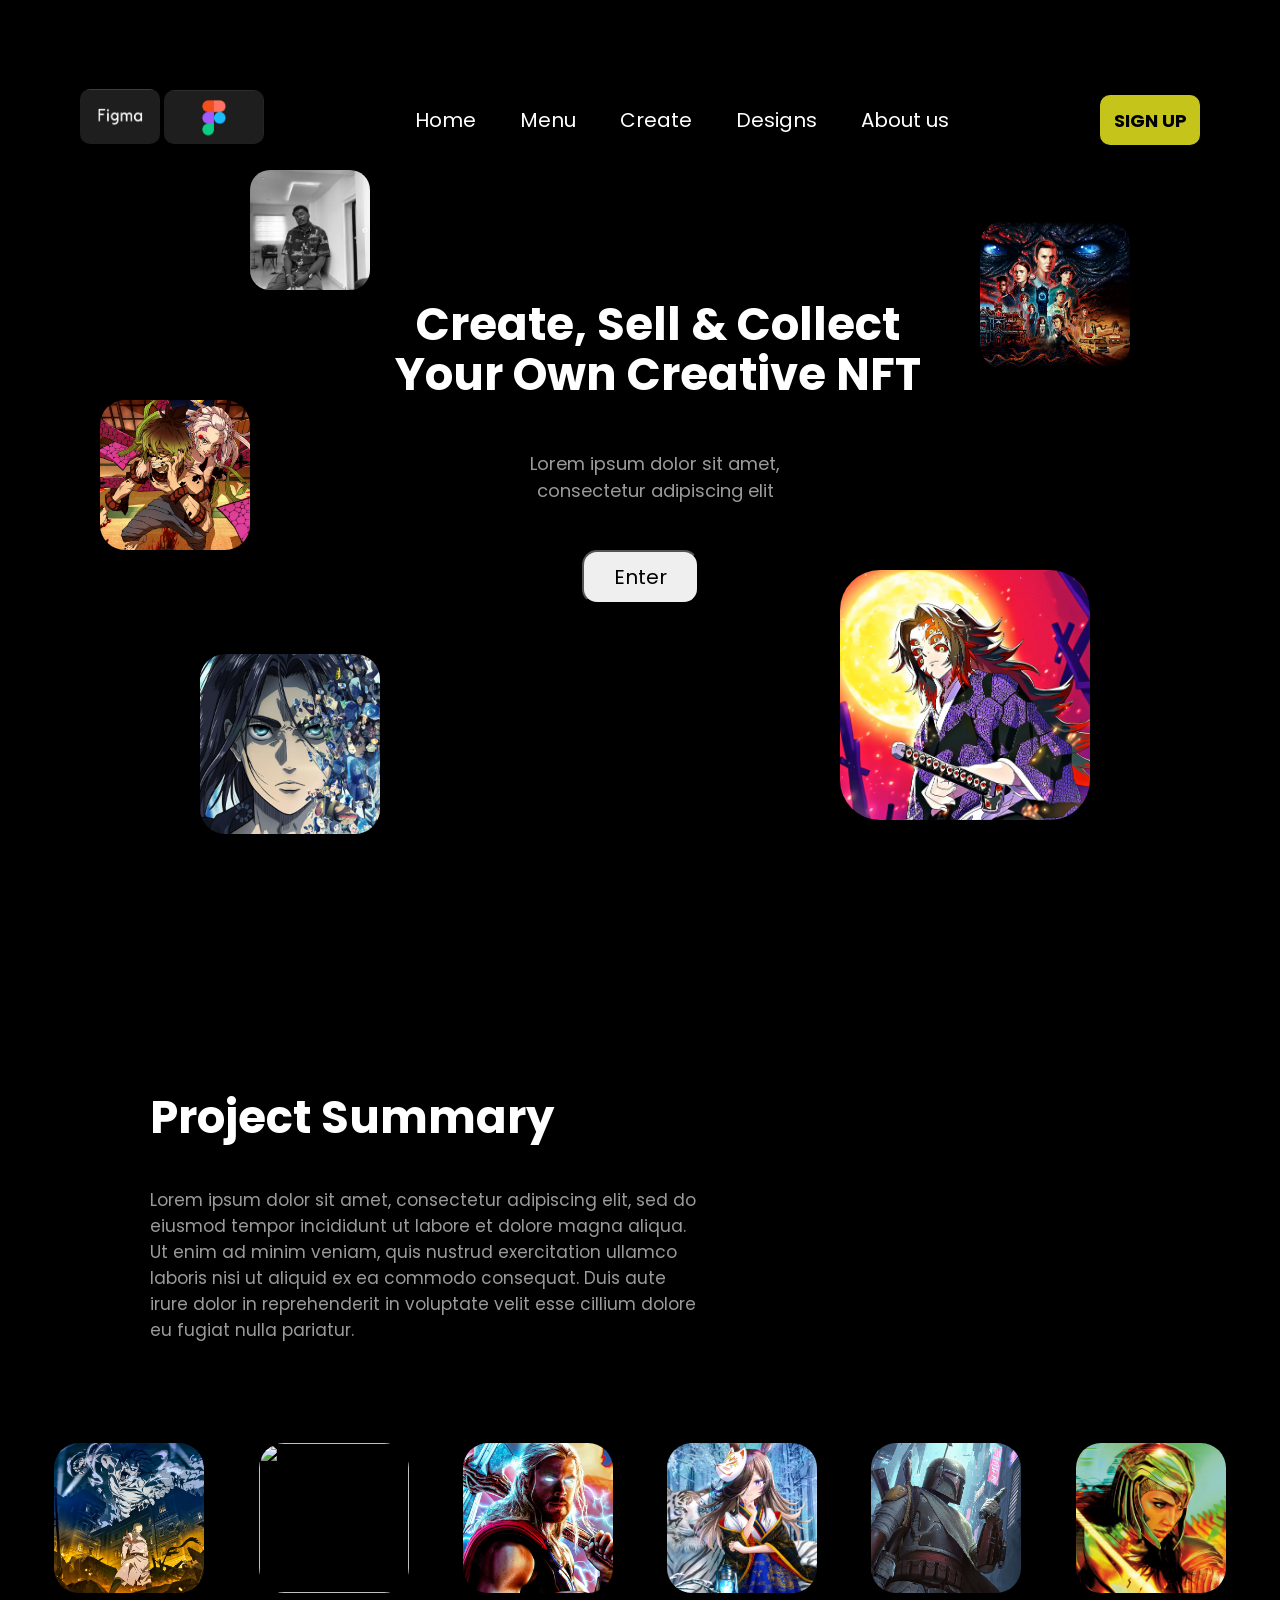
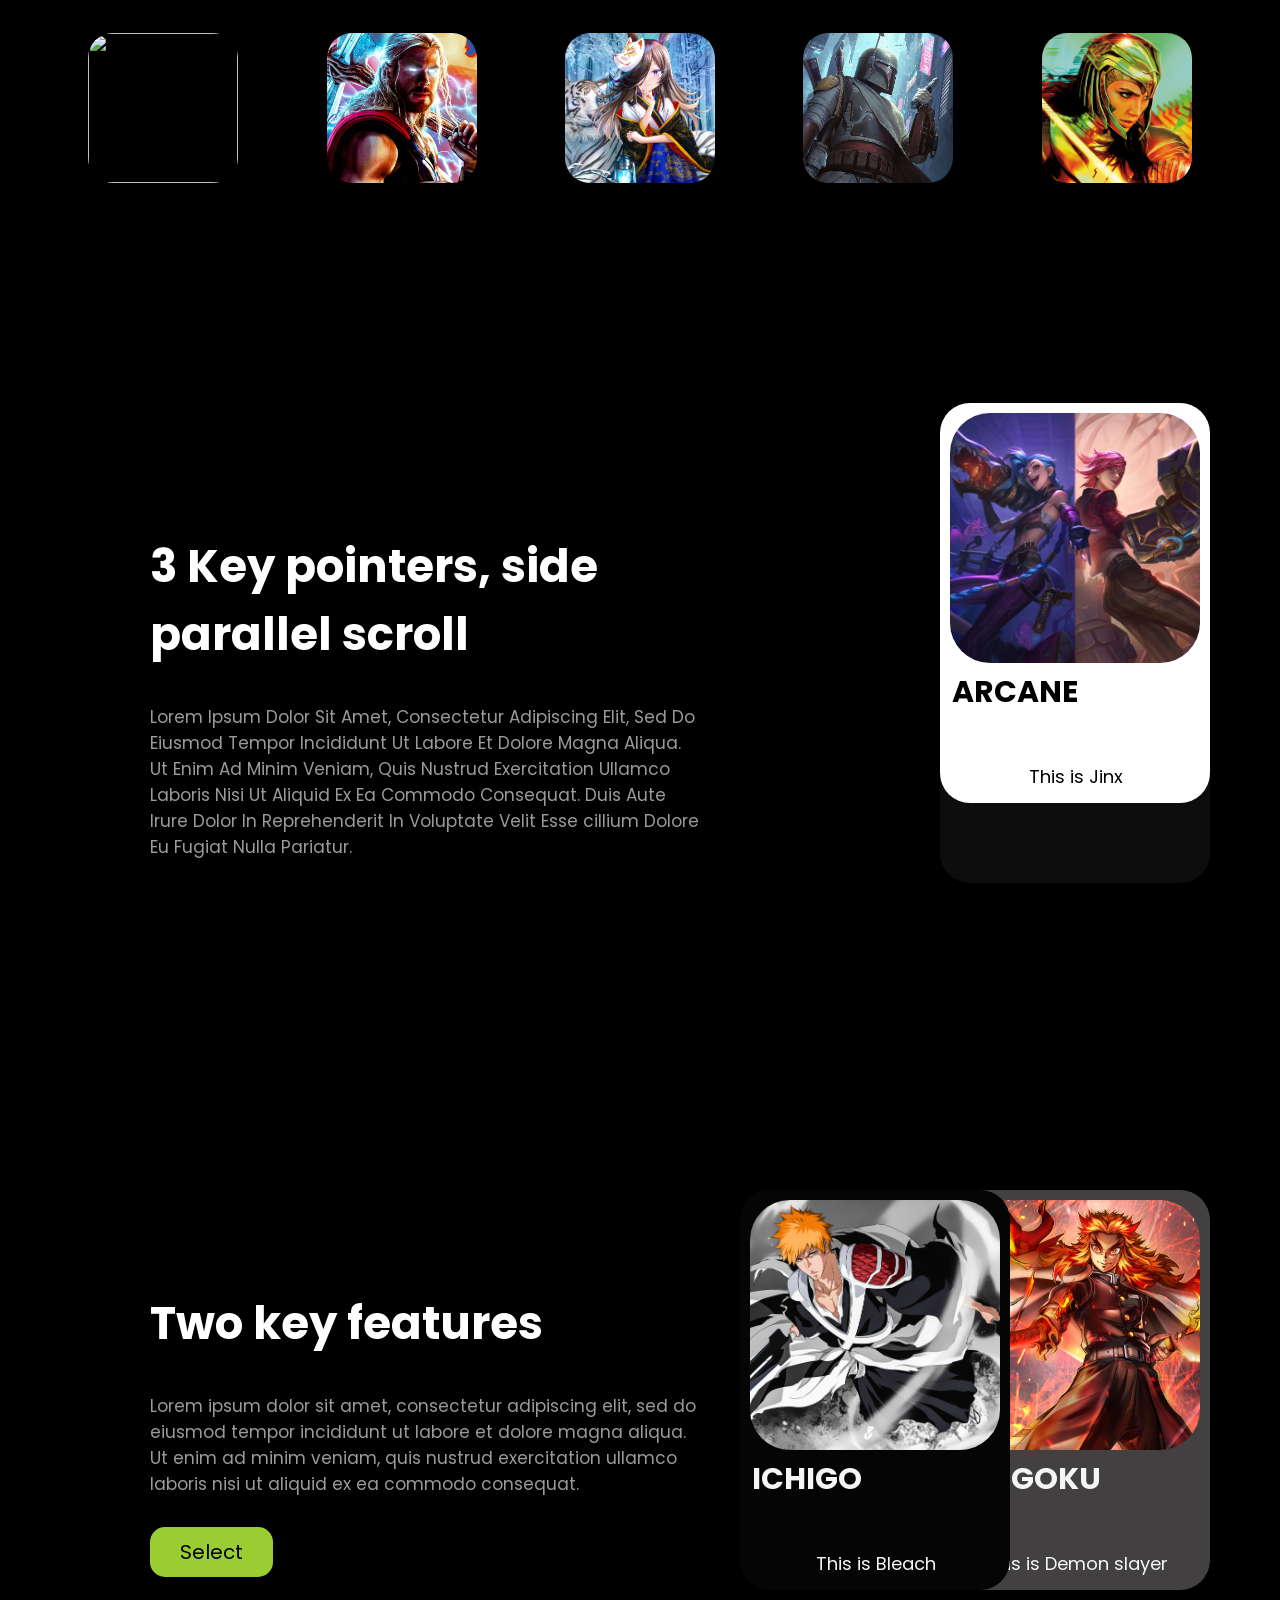
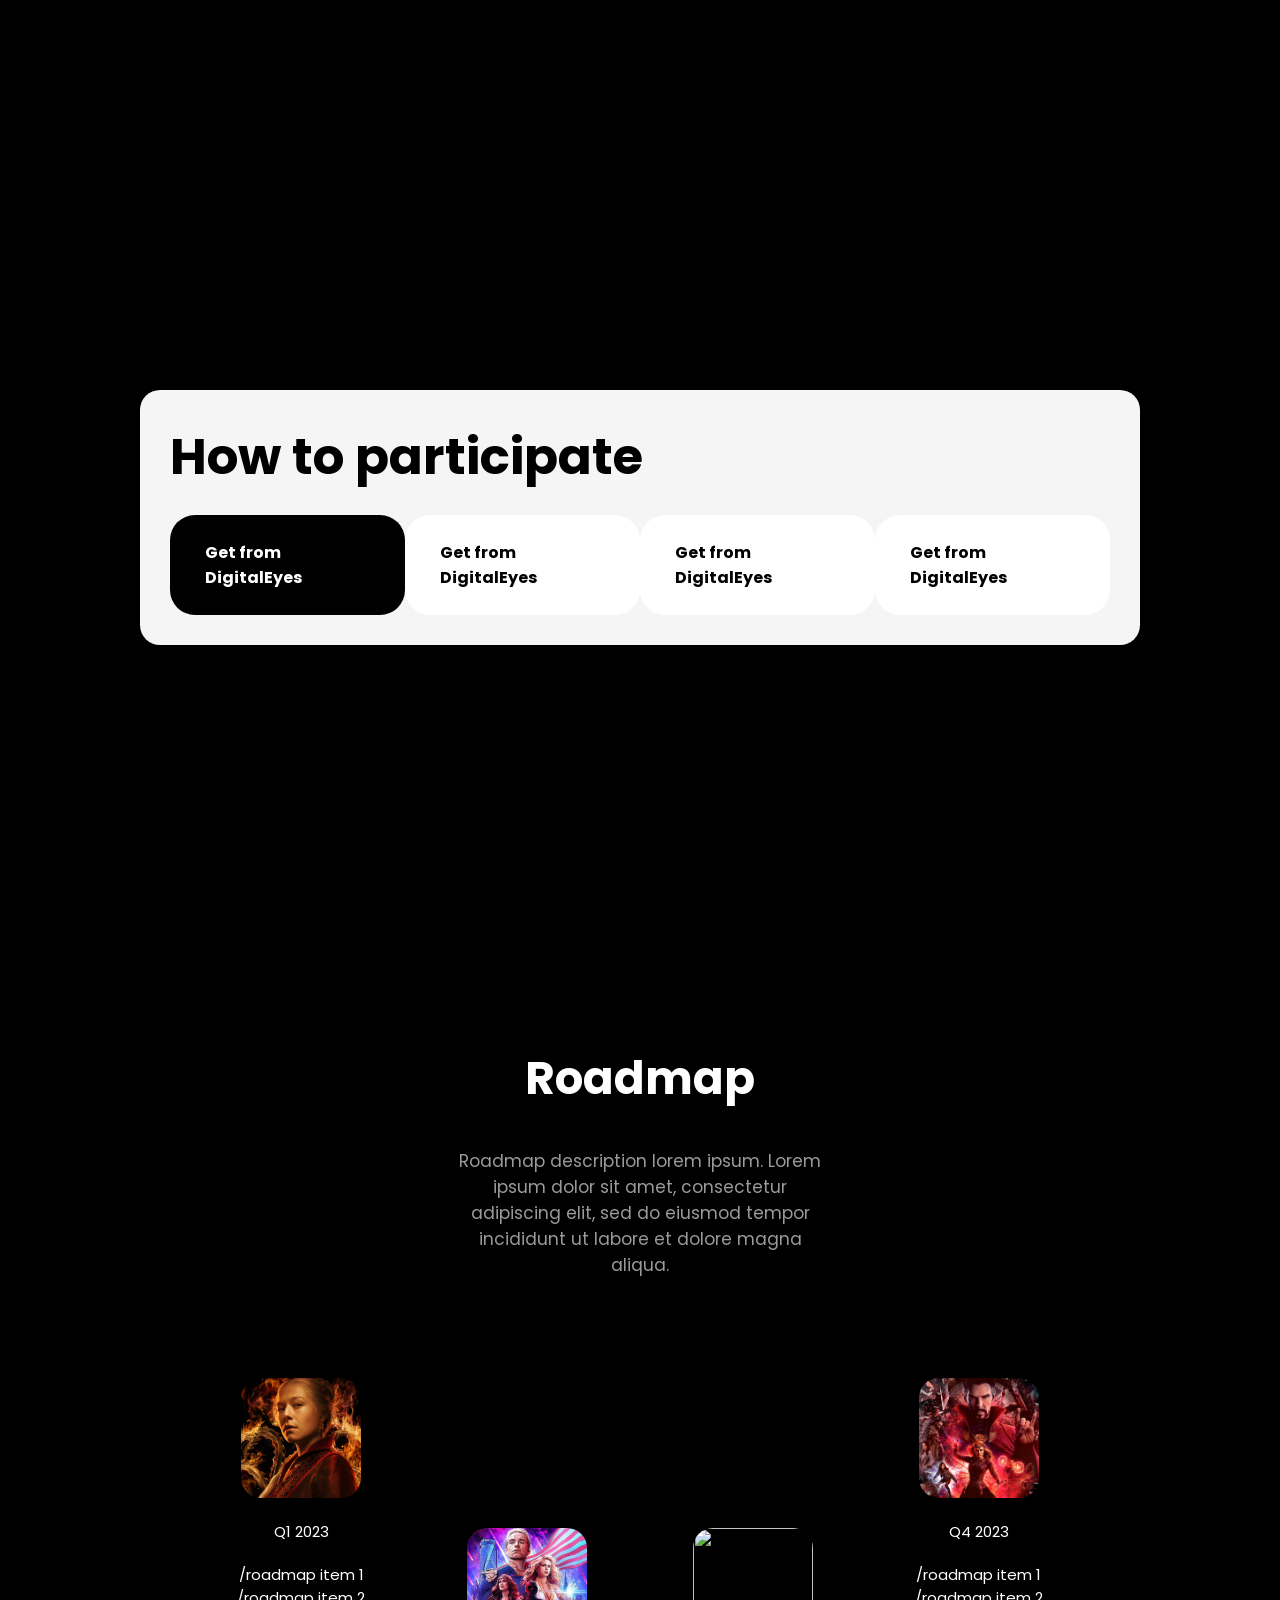
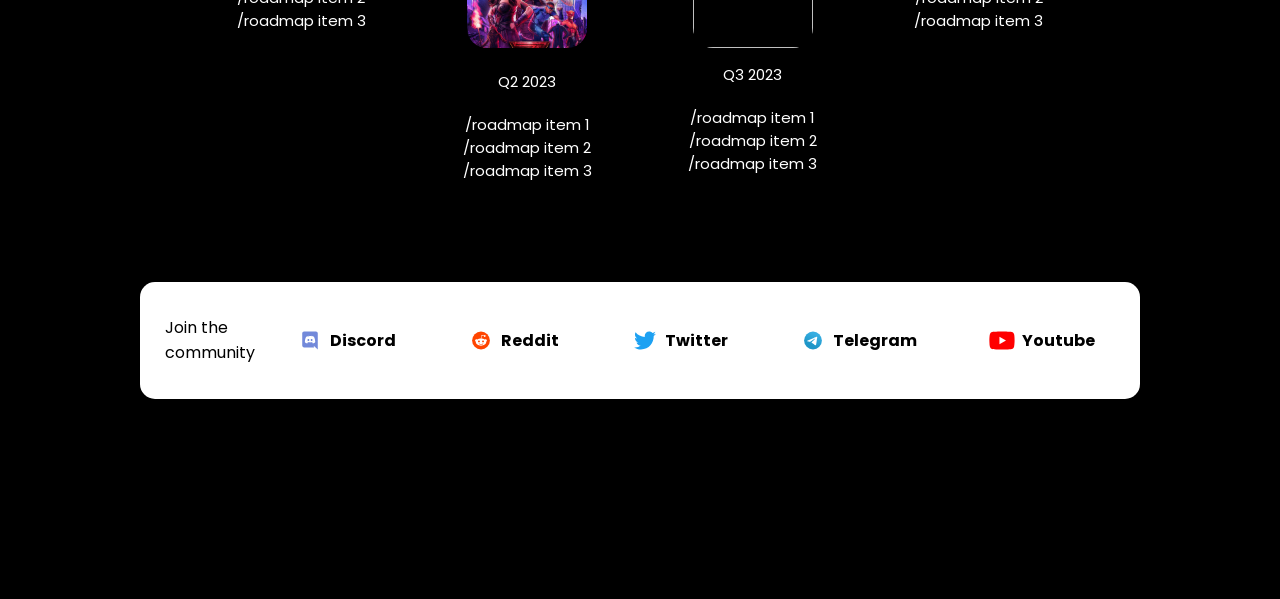
==== index.html @ bdd23c88 "Create index.html" ====
<!DOCTYPE html>
<html lang="en">
<head>
  <meta charset="UTF-8">
  <meta name="viewport" content="width=device-width, initial-scale=1.0">
  <title>Figma-Design 1</title>
  <link rel="stylesheet" href="Figma-Design-header.css">
  <link rel="stylesheet" href="Figma-Design-body.css">
  <link rel="stylesheet" href="Figma.design-footer.css">
  <link rel="preconnect" href="https://fonts.googleapis.com">
  <link rel="preconnect" href="https://fonts.gstatic.com" crossorigin>
  <link href="https://fonts.googleapis.com/css2?family=Poppins:wght@100;300;500&display=swap" rel="stylesheet">
  <link rel="preconnect" href="https://fonts.googleapis.com">
  <link rel="preconnect" href="https://fonts.gstatic.com" crossorigin>
  <link href="https://fonts.googleapis.com/css2?family=Poppins:wght@700&display=swap" rel="stylesheet">

</head>

<body>

  <div class="container">
    <div>
      <img class="logo2" src="Page logo/figma-logo2.png">
      <img class="logo1" src="Page logo/figma-logo1.png">
    </div>

    <div>
      <a href="http://127.0.0.1:5500/My-Lessons/Figma-Designs/Figma-Design.html">Home</a>
      <a href="http://127.0.0.1:5500/My-Lessons/Figma-Designs/Figma-Design.html" target="_blank">Menu</a>
      <a href="http://127.0.0.1:5500/My-Lessons/Figma-Designs/Figma-Design.html" target="_blank">Create</a>
      <a href="http://127.0.0.1:5500/My-Lessons/Figma-Designs/Figma-Design.html" target="_blank">Designs</a>
      <a href="http://127.0.0.1:5500/My-Lessons/Figma-Designs/Figma-Design.html" target="_blank">About us</a>
    </div>

    <button class="signUp">SIGN UP</button>

  </div>

  <img class="image1" src="Page images/solo.png">

  <div class="text-div">
    <h1 class="firstText">Create, Sell & Collect Your Own Creative NFT</h1>
    <img class="image2" src="Page images/gaten_matarazzo_winona_ryder_david_harbour_millie_bobby_brown_finn_wolfhard_hd_stranger_things_season_4.jpg">
  </div>

  <div>
    <img class="image3" src="Page images/daki_gyutaro_hd_demon_slayer_kimetsu_no_yaiba_2.jpg">

    <p class="secondText">
      Lorem ipsum dolor sit amet, consectetur adipiscing elit
    </p>

  </div>
<div class="enter-container">
  <button class="enter-button">Enter</button>
</div>
  
<img class="image4" src="Page images/eren_yeager_hd_attack_on_titan_2.jpg">

<img class="image5" src="Page images/kokushibo_moon_silhouette_background_hd_demon_slayer_kimetsu_no_yaiba.jpg">

<div class="summary-div">
  <h2>Project Summary</h2>
  <p class="summaryContext">
    Lorem ipsum dolor sit amet, consectetur adipiscing elit, sed do eiusmod tempor incididunt ut labore et
    dolore magna aliqua. Ut enim ad minim veniam, quis nustrud exercitation ullamco laboris nisi ut 
    aliquid ex ea commodo consequat. Duis aute irure dolor in reprehenderit in voluptate velit esse cillium
    dolore eu fugiat nulla pariatur.
  </p>
</div>
  
<div class="image-grid">
  <img class="image6" src="Page images/attack_on_titan_shingeki_no_kyojin_4k_hd_anime-3840x2160.jpg">
  <img class="image6" src="Page images/oscar_isaac_may_calamawy_ethan_hawke_gaspard_ulliel_f__murray_abraham_4k_5k_hd_moon_knight-5120x2880.jpg">
  <img class="image6" src="Page images/thor_chris_hemsworth_hd_thor_the_dark_world.jpg">
  <img class="image6" src="Page images/anime_girl_with_mask_white_tiger_background_forest_snow_hd_anime_girl.jpg">
  <img class="image6" src="Page images/boba_fett_in_buildings_background_4k_hd_boba_fett-3840x2160.jpg">
  <img class="image6" src="Page images/wonder_woman_1984_dc_4k_hd_wonder_woman_1984-2560x1440.jpg">
  </div>

  <div class="image-grid2">
  <img class="image7" src="Page images/oscar_isaac_may_calamawy_ethan_hawke_gaspard_ulliel_f__murray_abraham_4k_5k_hd_moon_knight-5120x2880.jpg">
  <img class="image7" src="Page images/thor_chris_hemsworth_hd_thor_the_dark_world.jpg">
  <img class="image7" src="Page images/anime_girl_with_mask_white_tiger_background_forest_snow_hd_anime_girl.jpg">
  <img class="image7" src="Page images/boba_fett_in_buildings_background_4k_hd_boba_fett-3840x2160.jpg">
  <img class="image7" src="Page images/wonder_woman_1984_dc_4k_hd_wonder_woman_1984-2560x1440.jpg">
  </div>
  </div>

  <div class="flex-box">

    <div class="summary-div">
      <h2>3 Key pointers, side parallel scroll</h2>
        <p class="summaryContext">
          Lorem Ipsum Dolor Sit Amet, Consectetur Adipiscing Elit, Sed Do Eiusmod Tempor Incididunt Ut Labore Et
          Dolore Magna Aliqua. Ut Enim Ad Minim Veniam, Quis Nustrud Exercitation Ullamco Laboris Nisi Ut 
          Aliquid Ex Ea Commodo Consequat. Duis Aute Irure Dolor In Reprehenderit In Voluptate Velit Esse cillium
          Dolore Eu Fugiat Nulla Pariatur.
        </p>
    </div>

    <div class="summaryImage8">
      <div>
        <img class="image8" src="Page images/jinx_vi_4k_8k_hd_arcane-7680x4320.jpg">
        <p class="image8-header">ARCANE</p>
      </div>
      <div>
       
        <p class="image8-text">This is Jinx</p>
      </div>
    </div>

  </div>


  <div class="flex-box">

    <div class="summary-div">
      <h2>Two key features</h2>
      <p class="summaryContext">
        Lorem ipsum dolor sit amet, consectetur adipiscing elit, sed do eiusmod tempor incididunt ut labore et
        dolore magna aliqua. Ut enim ad minim veniam, quis nustrud exercitation ullamco laboris nisi ut 
        aliquid ex ea commodo consequat.
      </p>
      <div>
        <button class="select-button">Select</button>
      </div>
    </div>

    <div class="summaryImage9">
      <div>
        <img class="image9" src="Page images/ichigo_kurosaki_shikai_4k_hd_bleach.jpg">
        <p class="image9-header">ICHIGO</p>
      </div>
      <div>
       
        <p class="image9-text">This is Bleach</p>
      </div>
    </div>

    <div class="summaryImage10">
      <div>
        <img class="image10" src="Page images/kyojuro_rengoku_fire_background_hd_demon_slayer_kimetsu_no_yaiba_2.jpg">
        <p class="image10-header">RENGOKU</p>
      </div>
      <div>
       
        <p class="image10-text">This is Demon slayer</p>
      </div>
    </div>

  </div>
    
  <div class="footer">
    <div>
      <p class="footer-header">How to participate</p>
    </div>

    <div  class="footer-flexbox">
      <div class="footer-subtext1"><p>Get from DigitalEyes</p></div>
      <div class="footer-subtext2"><p>Get from DigitalEyes</p></div>
      <div class="footer-subtext3"><p>Get from DigitalEyes</p></div>
      <div class="footer-subtext4"><p>Get from DigitalEyes</p></div>
    </div>
  </div>

  <div class="footer-summary">

    <h1 class="footer-topic">Roadmap</h1>
    <p class="footer-subtext">
      Roadmap description lorem ipsum. Lorem ipsum dolor sit amet, consectetur adipiscing elit, sed do eiusmod tempor incididunt ut labore et
      dolore magna aliqua.
    </p>

  </div>

  <div class="roadmapItem-container">

    <div class="roadmap-content1">
      <img class="image11" src="Page images/emma_darcy_rhaenyra_targaryen_hd_house_of_the_dragon.jpg">
      <p class="roadmap-header">Q1 2023</p>
      <p class="roadmap-subtext">/roadmap item 1</p>
      <p class="roadmap-subtext">/roadmap item 2</p>
      <p  class="roadmap-subtext">/roadmap item 3</p>
    </div>

    <div class="roadmap-content2">
      <img class="image11" src="Page images/antony_starr_karl_urban_jack_quaid_erin_moriarty_jensen_ackles_aya_cash_hd_the_boys.jpg">
      <p class="roadmap-header">Q2 2023</p>
      <p class="roadmap-subtext">/roadmap item 1</p>
      <p class="roadmap-subtext">/roadmap item 2</p>
      <p  class="roadmap-subtext">/roadmap item 3</p>
    </div>

    <div class="roadmap-content3">
      <img class="image11" src="Page images/jennifer_holland_john_cena_freddie_stroma_alison_araya_danielle_brooks_nhut_le_4k_8k_hd_peacemaker.jpg">
      <p class="roadmap-header">Q3 2023</p>
      <p class="roadmap-subtext">/roadmap item 1</p>
      <p class="roadmap-subtext">/roadmap item 2</p>
      <p  class="roadmap-subtext">/roadmap item 3</p>
    </div>

    <div class="roadmap-content4">
      <img class="image11" src="Page images/elizabeth_olsen_xochitl_gomez_benedict_cumberbatch_rachel_mcadams_4k_hd_doctor_strange_in_the_multiverse_of_madness.jpg">
      <p class="roadmap-header">Q4 2023</p>
      <p class="roadmap-subtext">/roadmap item 1</p>
      <p class="roadmap-subtext">/roadmap item 2</p>
      <p  class="roadmap-subtext">/roadmap item 3</p>
    </div>

  </div>

  <div class="socials-container">

    <div class="socials-description">
      <p>Join the community</p>
    </div>

    <a href="https://discord.com/" target="_blank">
      <div class="logo-div">
      <img class="discord-logo" src="Socials SVG/Discord_(software)-Logo-Color-Logo.wine.svg">
      <p class="socials-name">Discord</p>
    </div>
    </a>

    <a href="https://www.reddit.com/" target="_blank">
      <div class="logo-div">
      <img class="reddit-logo" src="Socials SVG/Reddit-Logomark-Color-Logo.wine.svg">
      <p class="socials-name">Reddit</p>
    </div>
    </a>
    
    <a href="https://twitter.com/?lang=en" target="_blank">
      <div class="logo-div">
      <img class="twitter-logo" src="Socials SVG/Twitter-Logo.wine.svg">
      <p class="socials-name">Twitter</p>
    </div>
    </a>
    
    <a href="https://telegram.org/" target="_blank">
      <div class="logo-div">
      <img class="telegram-logo" src="Socials SVG/Telegram_(software)-Logo.wine.svg">
      <p class="socials-name">Telegram</p>
    </div>
    </a>
   
    <a href="https://www.youtube.com/" target="_blank">
      <div class="logo-div">
      <img class="youtube-logo" src="Socials SVG/YouTube-Icon-Full-Color-Logo.wine.svg">
      <p class="socials-name">Youtube</p>
    </div>
    </a>

  </div>
  
</body>
</html>
---- Figma-Design-header.css ----
*{
  margin: 0;
  padding: 0;
  box-sizing: border-box;
}

body{
  background-color: black;
  font-family: poppins;
  position: relative;
  margin-bottom: 200px;
}

a{
  color: white;
  font-size: 20px;
  text-align: center;
  margin: 20px;
  text-decoration: none;
}

a:hover{
  color: rgb(158, 158, 236);
  cursor: pointer;
}

a:active{
  opacity: 0.2;
}

.container{
  height: 100px;
  display: flex;
  flex-direction: row;
  justify-content: space-between;
  align-items: center;
  margin-top: 70px;
  margin-left: 80px;
  margin-right: 80px;
}

.logo1{
  width: 100px;
  border-radius: 10px;
  object-fit: contain;
}

.logo2{
  width: 80px;
  border-radius: 10px;
}

.signUp{
  background-color: rgb(196, 196, 27);
  border: none;
  width: 100px;
  height: 50px;
  border-radius: 10px;
  font-family: poppins;
  font-size: 18px;
  font-weight: bold;
}

.signUp:hover{
  background-color: rgb(158, 158, 236);
  color: white;
  cursor: pointer;
}

.signUp:active{
  opacity: 0.5;
}
---- Figma-Design-body.css ----
.image1{
  width: 120px;
  height: 120px;
  border-radius: 20px;
  object-fit: cover;
  margin-left: 250px;
  display: block;
}

.text-div{
  text-align: center;
  width: 655px;
  display: inline-block;
  align-items: center;
  margin-left: 300px;
  
}

.firstText{
  color: white;
  font-weight: 700;
  text-align: center;
  font-size: 45px;
  margin-top: 10px;
  padding-left: 60px;
  line-height: 50px;
}

.image2{
  width: 150px;
  height: 150px;
  border-radius: 25px;
  object-fit: cover;
  position: absolute;
  right: 150px;
  top: 150px;
}

.image3{
  width: 150px;
  height: 150px;
  border-radius: 25px;
  object-fit: cover;
  display: block;
  margin-left: 100px;
}

.secondText{
  color: rgba(255, 255, 255, 0.603);
  position: absolute;
  top: 380px;
  left: 500px;
  text-align: center;
  width: 310px;
  font-size: 18px;
}

.enter-container{
  display: flex;
  justify-content: center;
  align-items: center;
}

.enter-button{
  padding: 10px 30px;
  text-align: center;
  font-size: 20px;
  border-radius: 15px;
  font-family: poppins;
}

.enter-button:hover{
  background-color: black;
  color: white;
  cursor: pointer;
}

.enter-button:active{
  opacity: 0.3;
}

.image4{
  width: 180px;
  height: 180px;
  border-radius: 25px;
  object-fit: cover;
  display: block;
  margin-left: 200px;
  margin-top: 50px;
}

.image5{
  width: 250px;
  height: 250px;
  border-radius: 40px;
  object-fit: cover;
  position: absolute;
  right: 190px;
  top: 500px;
}

.summary-div{
  width: 550px;
  margin-left: 150px;
  margin-top: 250px;
}

h2{
  color: white;
  font-size: 45px;
  margin-bottom: 25px;
  font-weight: 700;
}

.summaryContext{
  color: rgba(255, 255, 255, 0.603);
  margin-top: 35px;
  font-size: 17px;
}

.image-grid{
  display: flex;
  flex-direction: row;
  align-items: center;
  justify-content: space-evenly;
  margin-top: 100px;
}

.image6{
  width: 150px;
  height: 150px;
  border-radius: 25px;
  object-fit: cover;
}

.image6:hover{
  width: 200px;
  height: 200px;
  cursor: grab;
}

.image-grid2{
  display: flex;
  flex-direction: row;
  align-items: center;
  justify-content: space-evenly;
  margin-top: 40px;
  margin-bottom: 100px;
}

.image7{
  width: 150px;
  height: 150px;
  border-radius: 25px;
  object-fit: cover;
}

.image7:hover{
  width: 200px;
  height: 200px;
  cursor: grab;
}

.summaryImage8{
    width: 270px;
    height: 400px;
    display: flex;
    flex-direction: column;
    align-items: center;
    justify-content: space-between;
    border: 5px;
    background-color: white;
    margin-right: 70px;
    border-radius: 30px;
    padding-top: 10px;
    box-shadow: 0px 80px rgba(280, 280, 280, 0.05);
    margin-top: 120px;
}

.image8{
    width: 250px;
    height: 250px;
    object-fit: cover;
    margin-bottom: 0px;
    border-radius: 40px;
}


.image8-header{
    font-size: 30px;
    font-weight: bold;
    margin-bottom: 3px;
    margin-left: 2px;
    color: black;
   
}

.image8-text{
    font-size: 18px;
    margin-bottom: 3px;
    margin-left: 2px;
    color: black;
    padding-bottom: 10px;
}

.flex-box{
  display: flex;
  flex-direction: row;
  justify-content: space-between;
  margin-bottom: 180px;
}

.select-button{
  padding: 10px 30px;
  text-align: center;
  font-size: 20px;
  border-radius: 15px;
  font-family: poppins;
  background-color: yellowgreen;
  margin-top: 30px;
  border: 1px;
}


.select-button:active{
  opacity: 0.2;
}

.summaryImage9{
  width: 270px;
  height: 400px;
  display: flex;
  flex-direction: column;
  align-items: center;
  justify-content: space-between;
  border: 5px;
  background-color: rgb(5, 5, 5);
  margin-right: 70px;
  border-radius: 30px;
  padding-top: 10px;
  margin-right: -100px;
  z-index: 1;
  margin-top: 150px;
}

.image9{
  width: 250px;
  height: 250px;
  object-fit: cover;
  margin-bottom: 0px;
  border-radius: 40px;
}

.image9-header{
  font-size: 30px;
    font-weight: bold;
    margin-bottom: 3px;
    margin-left: 2px;
    color: whitesmoke;
   
}

.image9-text{
  font-size: 18px;
  margin-bottom: 3px;
  margin-left: 2px;
  color: whitesmoke;
  padding-bottom: 10px;
}

.summaryImage10{
  width: 270px;
  height: 400px;
  display: flex;
  flex-direction: column;
  align-items: center;
  justify-content: space-between;
  border: 5px;
  background-color: rgb(66, 64, 64);
  margin-right: 70px;
  border-radius: 30px;
  padding-top: 10px;
  margin-left: -10px;
  margin-top: 150px;
}

.summaryImage10:hover{
  z-index: 1;
}

.image10{
  width: 250px;
  height: 250px;
  object-fit: cover;
  margin-bottom: 0px;
  border-radius: 40px;
}

.image10-header{
  font-size: 30px;
    font-weight: bold;
    margin-bottom: 3px;
    margin-left: 2px;
    color: whitesmoke;
   
}

.image10-text{
  font-size: 18px;
  margin-bottom: 3px;
  margin-left: 2px;
  color: whitesmoke;
  padding-bottom: 10px;
}
---- Figma.design-footer.css ----
.footer{
  width: 1000px;
  background-color: whitesmoke;
  margin-right: auto;
  margin-left: auto;
  padding: 30px;
  border-radius: 20px;
  margin-top: 400px;
}

.footer-header{
  font-weight: bold;
  font-size: 50px;
}

.footer-flexbox{
  display: flex;
  flex-direction: row;
  justify-content: space-evenly;
  margin-top: 20px;
}

.footer-subtext1{
  width: auto;
  background-color: black;
  color: white;
  padding: 25px 35px;
  border-radius: 25px;
  font-weight: bold;
}

.footer-subtext2, .footer-subtext3,
 .footer-subtext4 {
  width: auto;
  background-color: white;
  color: black;
  padding: 25px 35px;
  border-radius: 25px;
  font-weight: bold;
 }

.footer-summary{
    text-align: center;
    width: 370px;
    margin-left: auto;
    margin-right: auto;
    margin-top: 400px;
  }


.footer-topic{
  color: white;
  font-size: 45px;
  margin-bottom: 25px;
  font-weight: 700;
}

.footer-subtext{
  color: rgba(255, 255, 255, 0.603);
  margin-top: 35px;
  font-size: 17px;
}

.roadmapItem-container{
 display: flex;
 flex-direction: row;
 width: 1000px;
 margin-left: auto;
 margin-right: auto;
 justify-content: space-evenly;
 margin-top: 100px;
 margin-bottom: 100px;
}

.roadmap-content1, .roadmap-content2, .roadmap-content3,
.roadmap-content4{
 text-align: center;
}

.roadmap-content2, .roadmap-content3{
  margin-top: 150px;
}

.image11{
  width: 120px;
  height: 120px;
  border-radius: 20px;
  object-fit: cover;
  margin-bottom: 15px;
}

.roadmap-header{
  color: white;
  font-size: 15px;
  margin-bottom: 20px;
}

.roadmap-subtext{
  color: white;
  font-size: 15px;
}

.socials-container{
  width: 1000px;
  margin: auto;
  background-color: white;
  display: flex;
  flex-direction: row;
  justify-content: space-between;
  align-items: center;
  padding: 25px;
  border-radius: 15px;

}

.discord-logo, .reddit-logo, .twitter-logo, .telegram-logo,
.youtube-logo{
  width: 40px;
}

.socials-description{
  width: 80px;
}

.logo-div{
  display: flex;
  flex-direction: row;
  justify-content: space-evenly;
  align-items: center;
}

.socials-name{
  color: black;
  font-size: 16px;
  font-weight: bold;
}
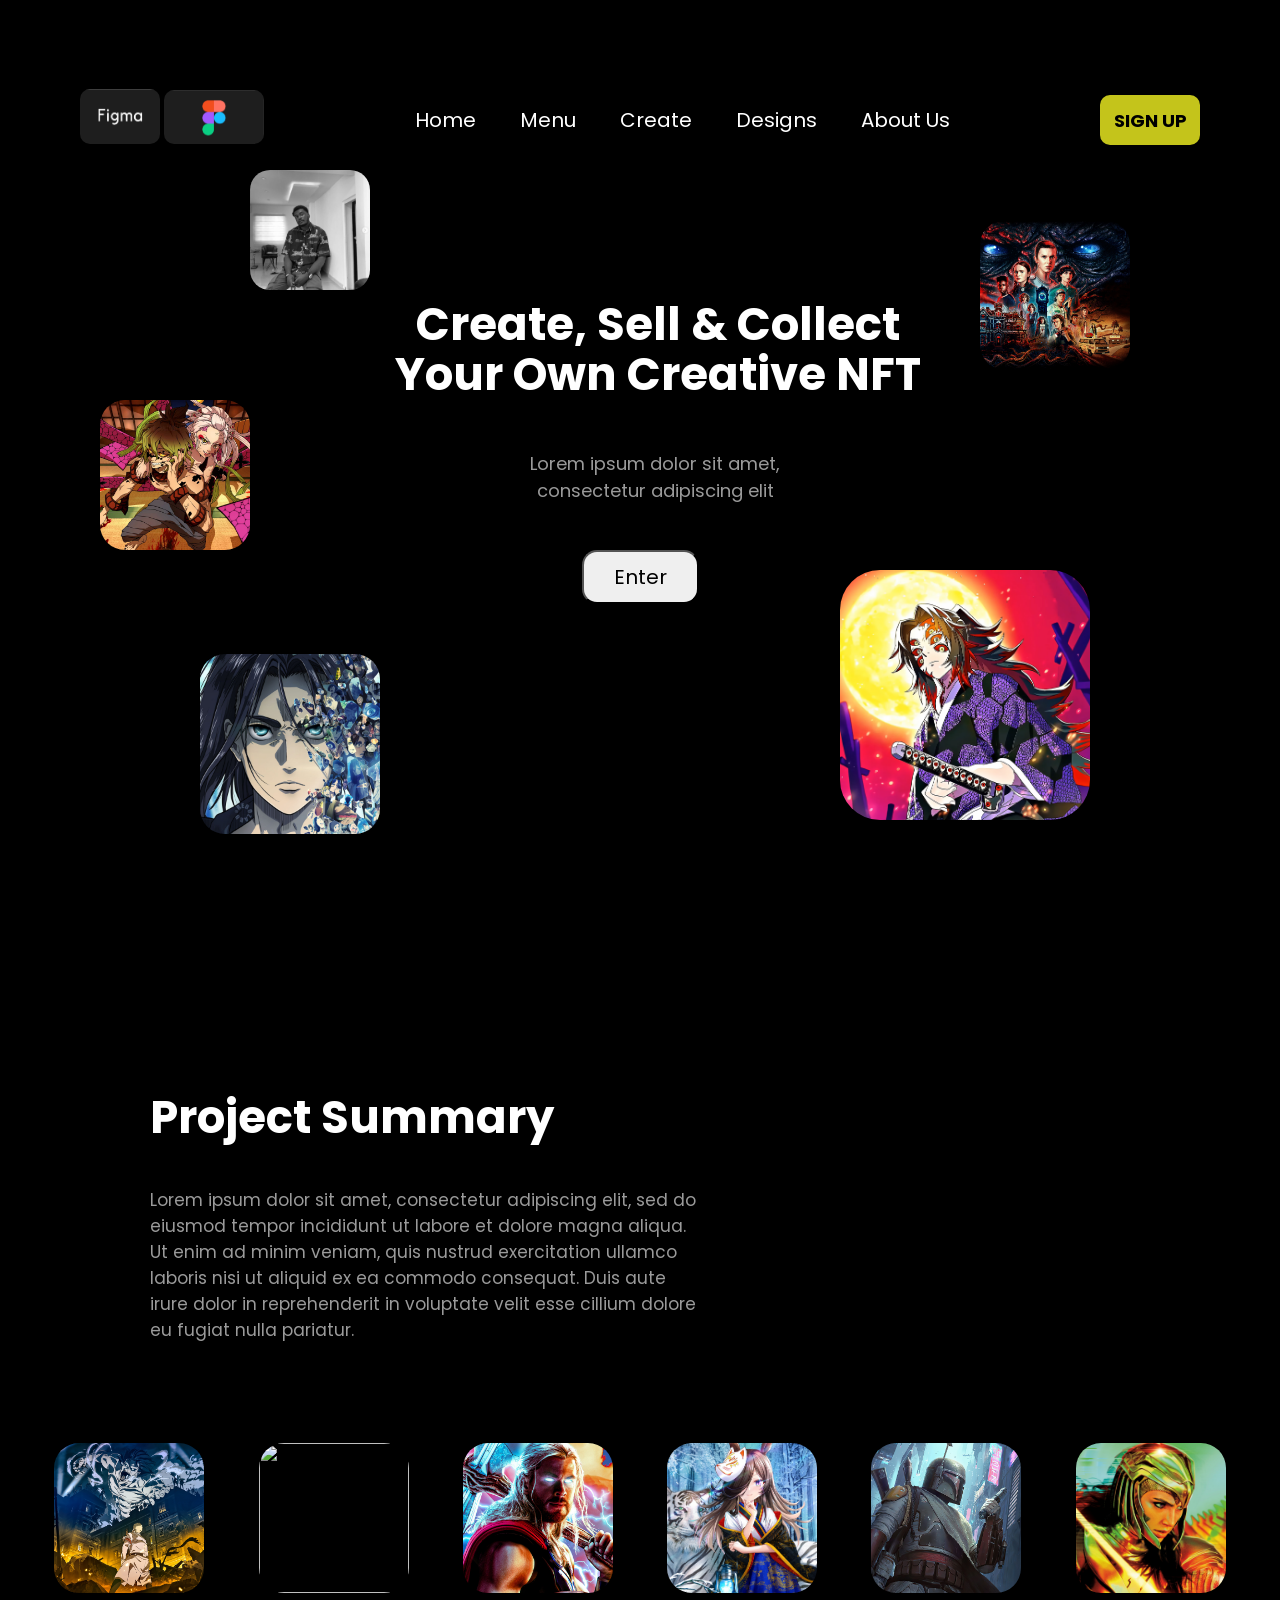
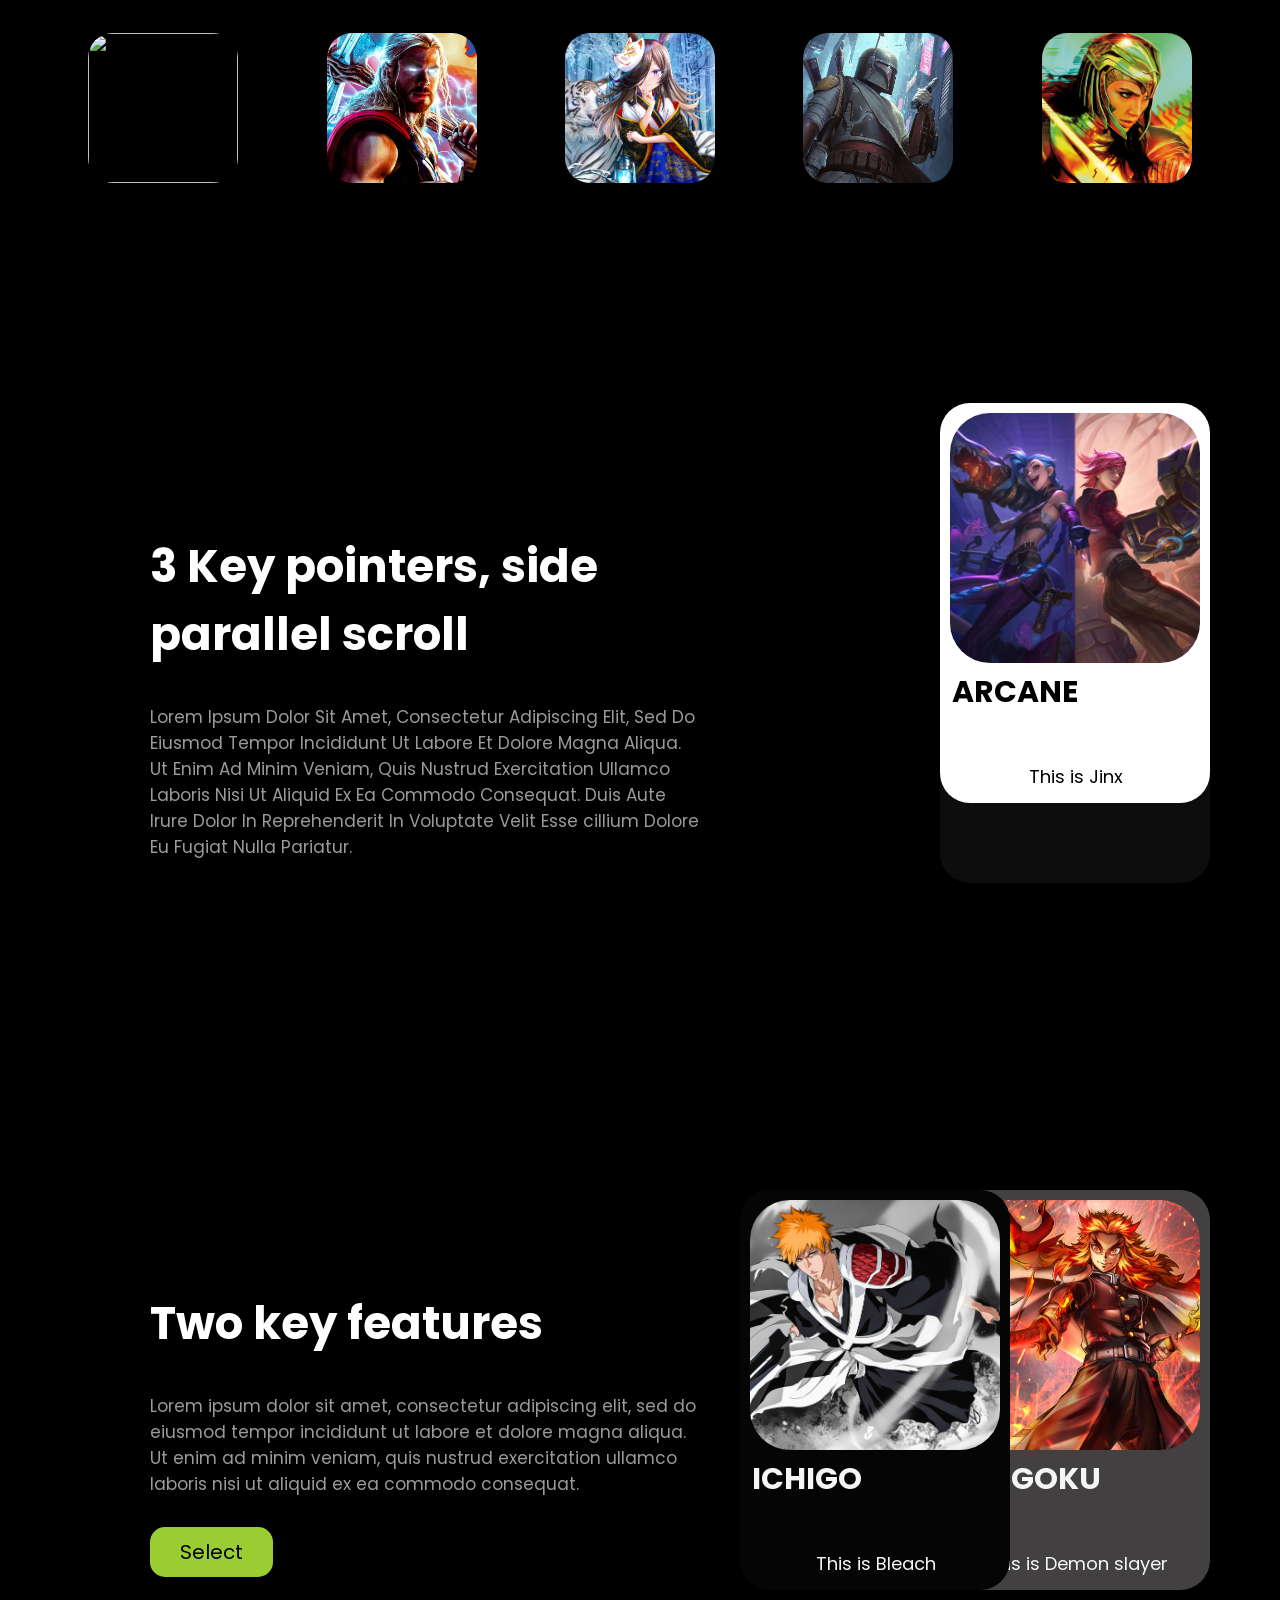
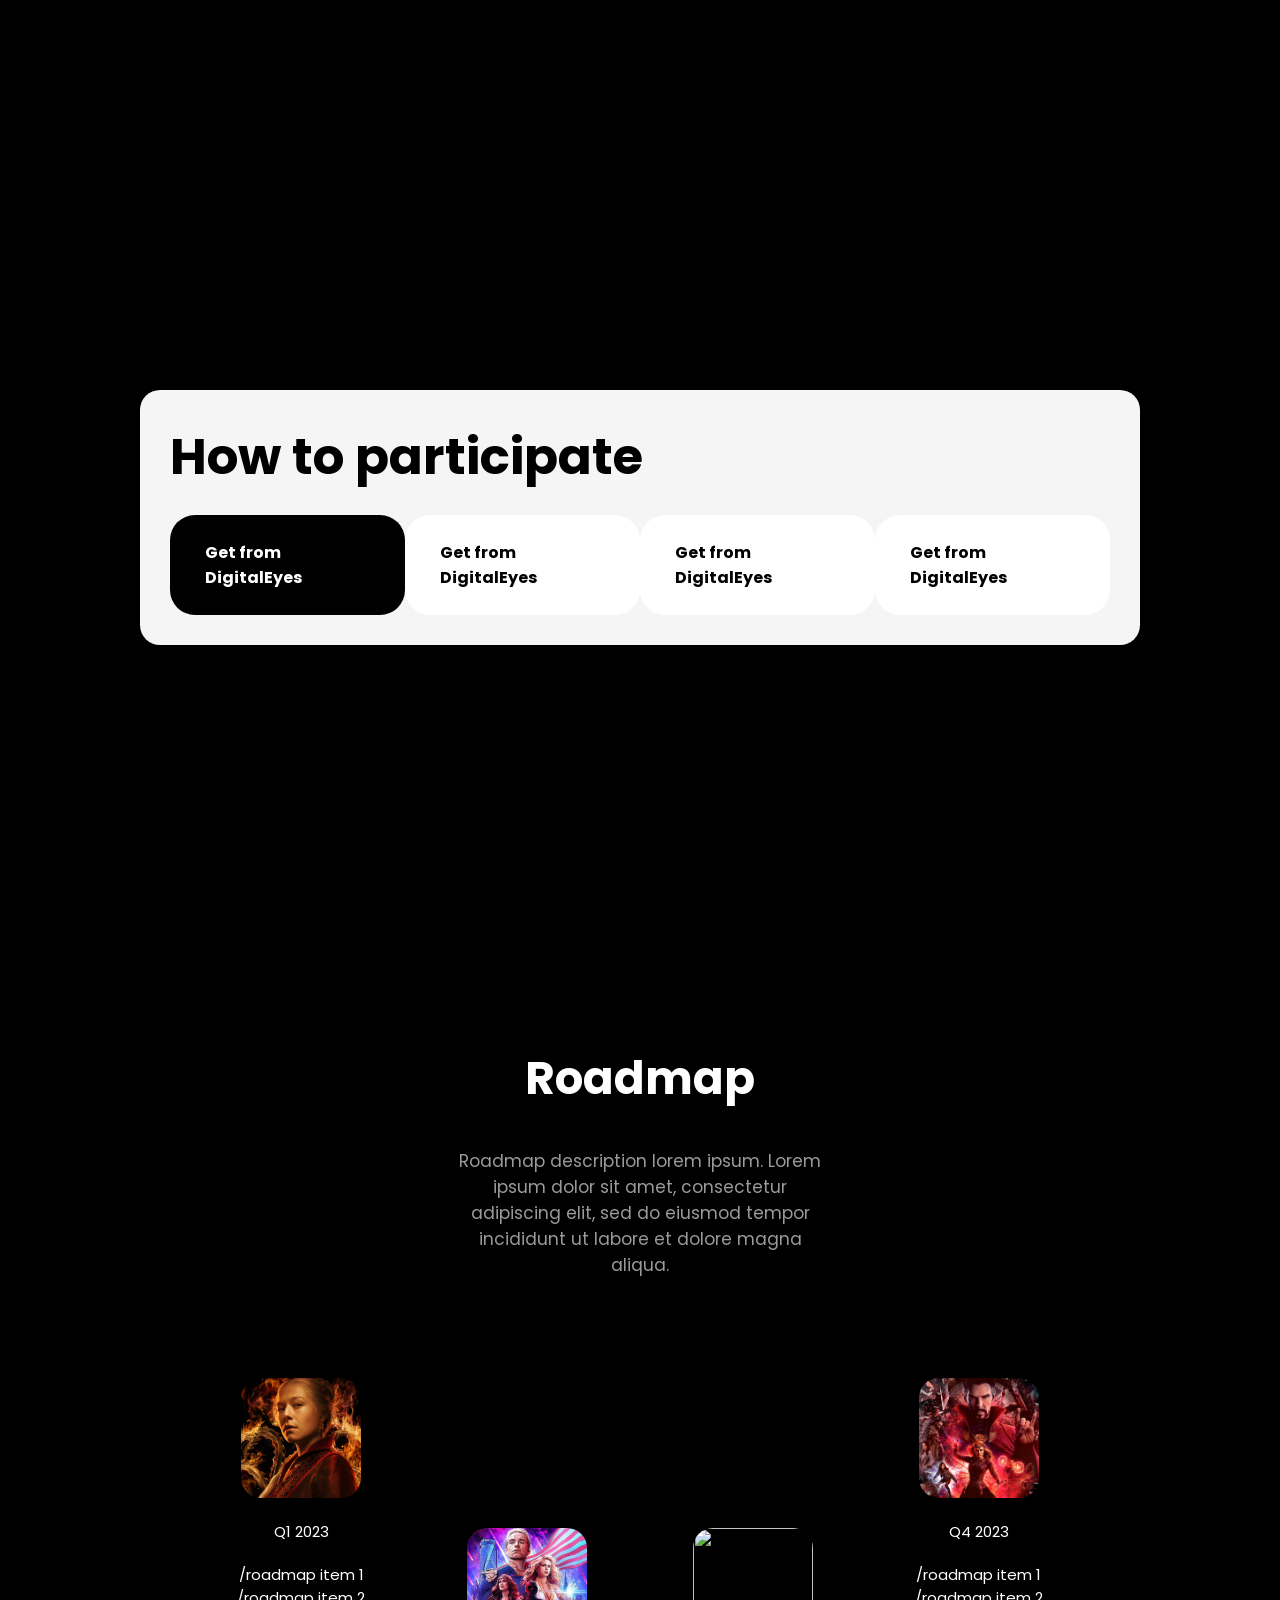
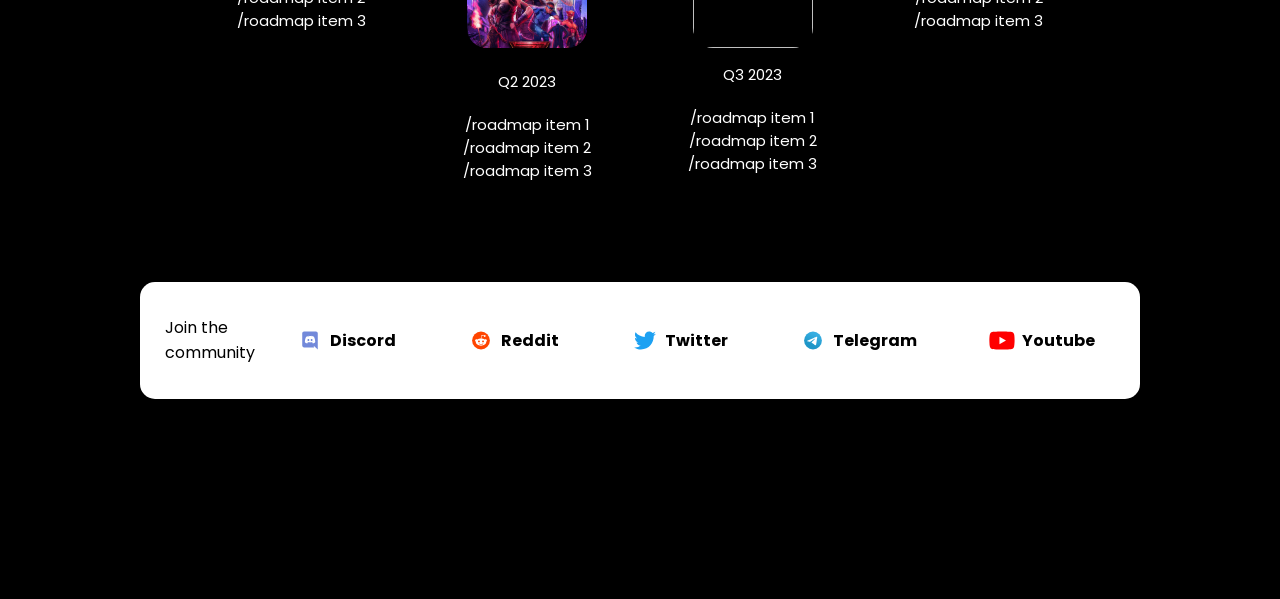
==== commit 1804b1a8: "Update index.html" ====
--- a/index.html
+++ b/index.html
@@ -25,11 +25,11 @@
     </div>
 
     <div>
-      <a href="http://127.0.0.1:5500/My-Lessons/Figma-Designs/Figma-Design.html">Home</a>
-      <a href="http://127.0.0.1:5500/My-Lessons/Figma-Designs/Figma-Design.html" target="_blank">Menu</a>
-      <a href="http://127.0.0.1:5500/My-Lessons/Figma-Designs/Figma-Design.html" target="_blank">Create</a>
-      <a href="http://127.0.0.1:5500/My-Lessons/Figma-Designs/Figma-Design.html" target="_blank">Designs</a>
-      <a href="http://127.0.0.1:5500/My-Lessons/Figma-Designs/Figma-Design.html" target="_blank">About us</a>
+      <a href="http://127.0.0.1:5500/My-Lessons/Figma-Designs/index.html">Home</a>
+      <a href="http://127.0.0.1:5500/My-Lessons/Figma-Designs/index.html" target="_blank">Menu</a>
+      <a href="http://127.0.0.1:5500/My-Lessons/Figma-Designs/index.html" target="_blank">Create</a>
+      <a href="http://127.0.0.1:5500/My-Lessons/Figma-Designs/index.html" target="_blank">Designs</a>
+      <a href="http://127.0.0.1:5500/My-Lessons/Figma-Designs/index.html" target="_blank">About Us</a>
     </div>
 
     <button class="signUp">SIGN UP</button>
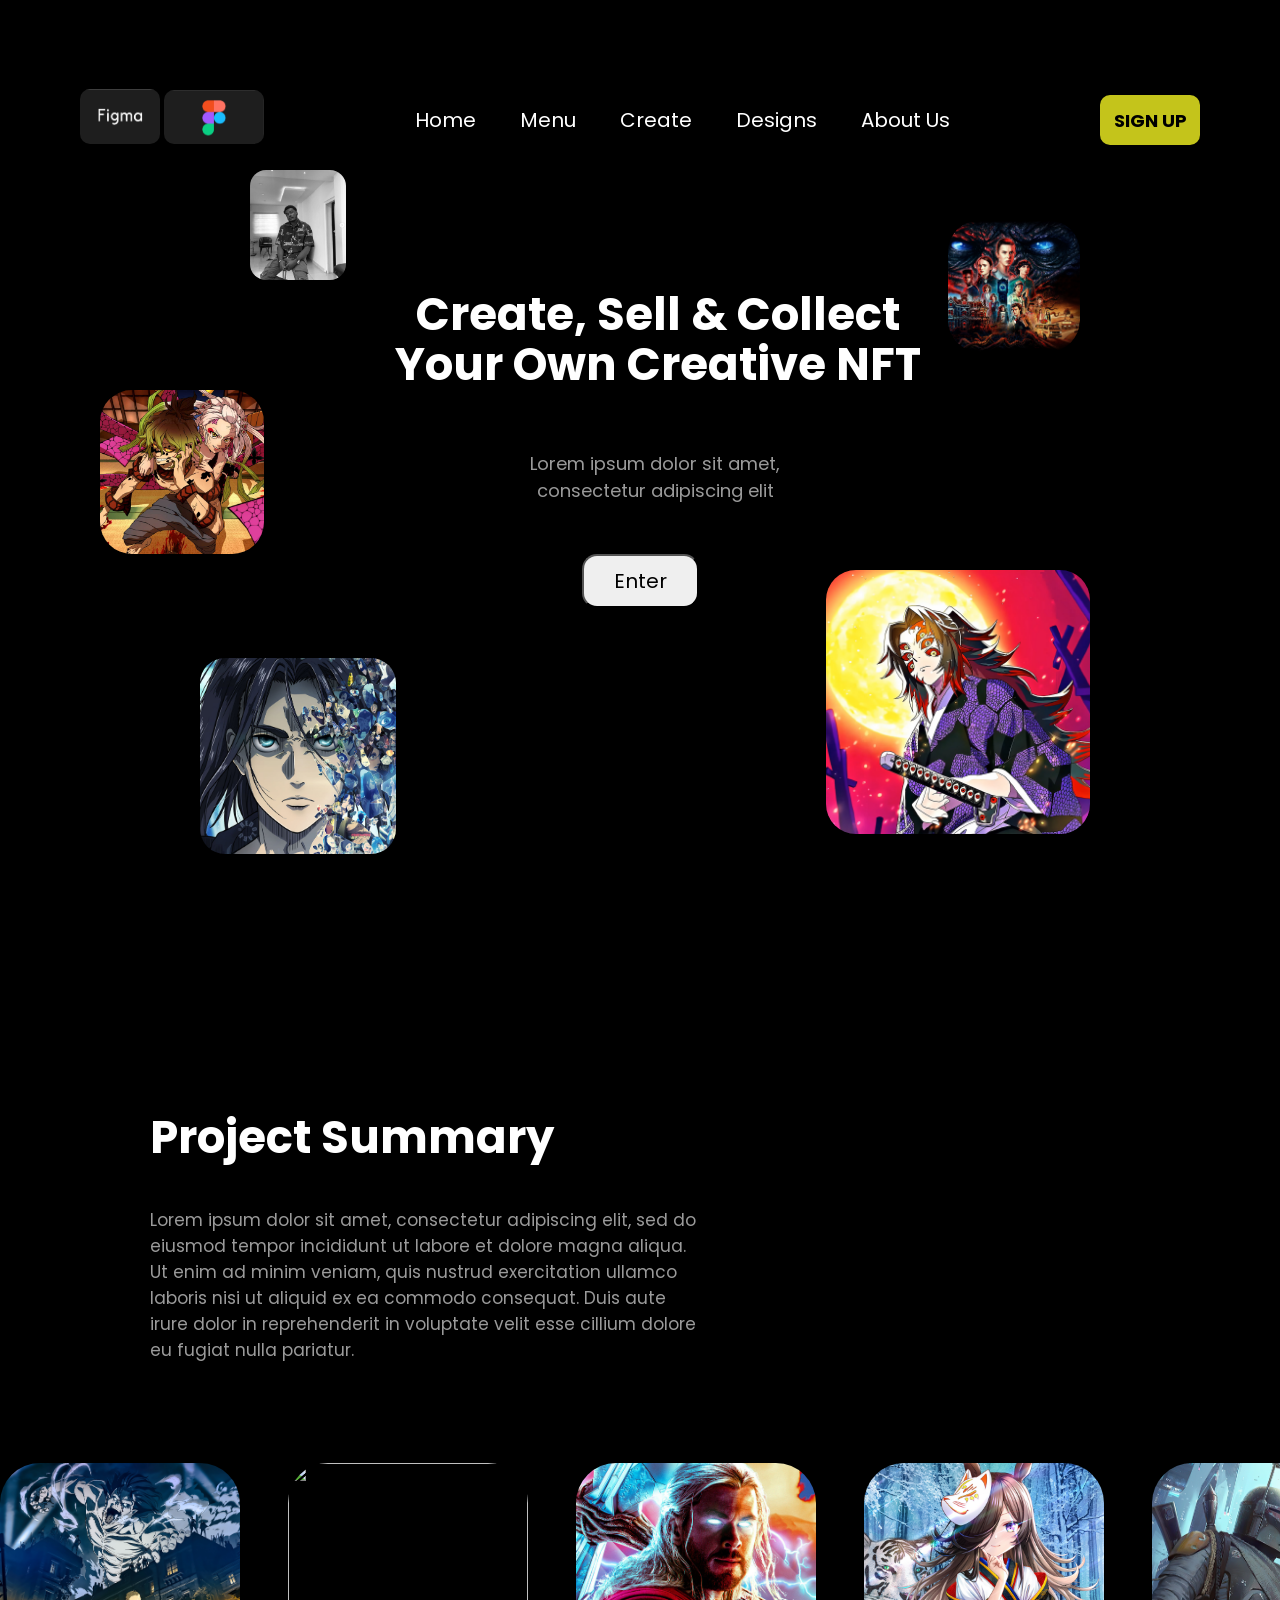
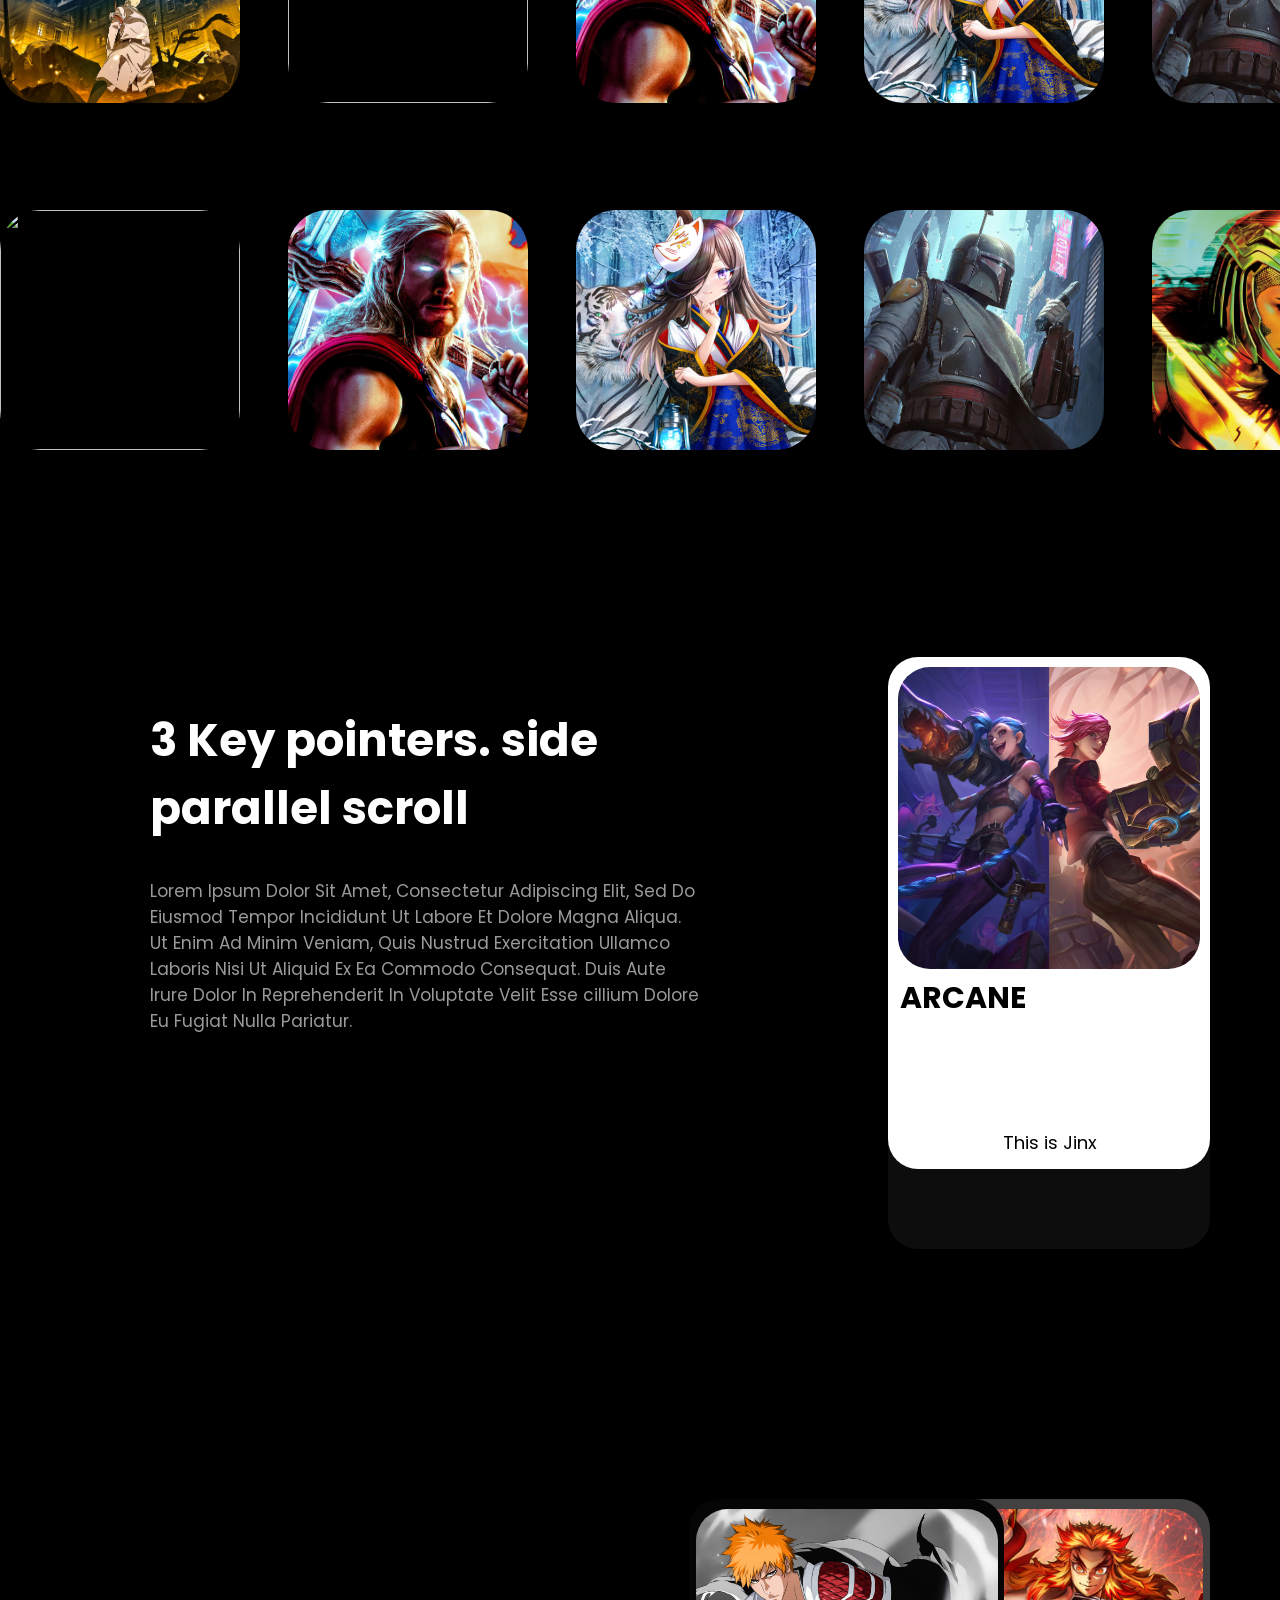
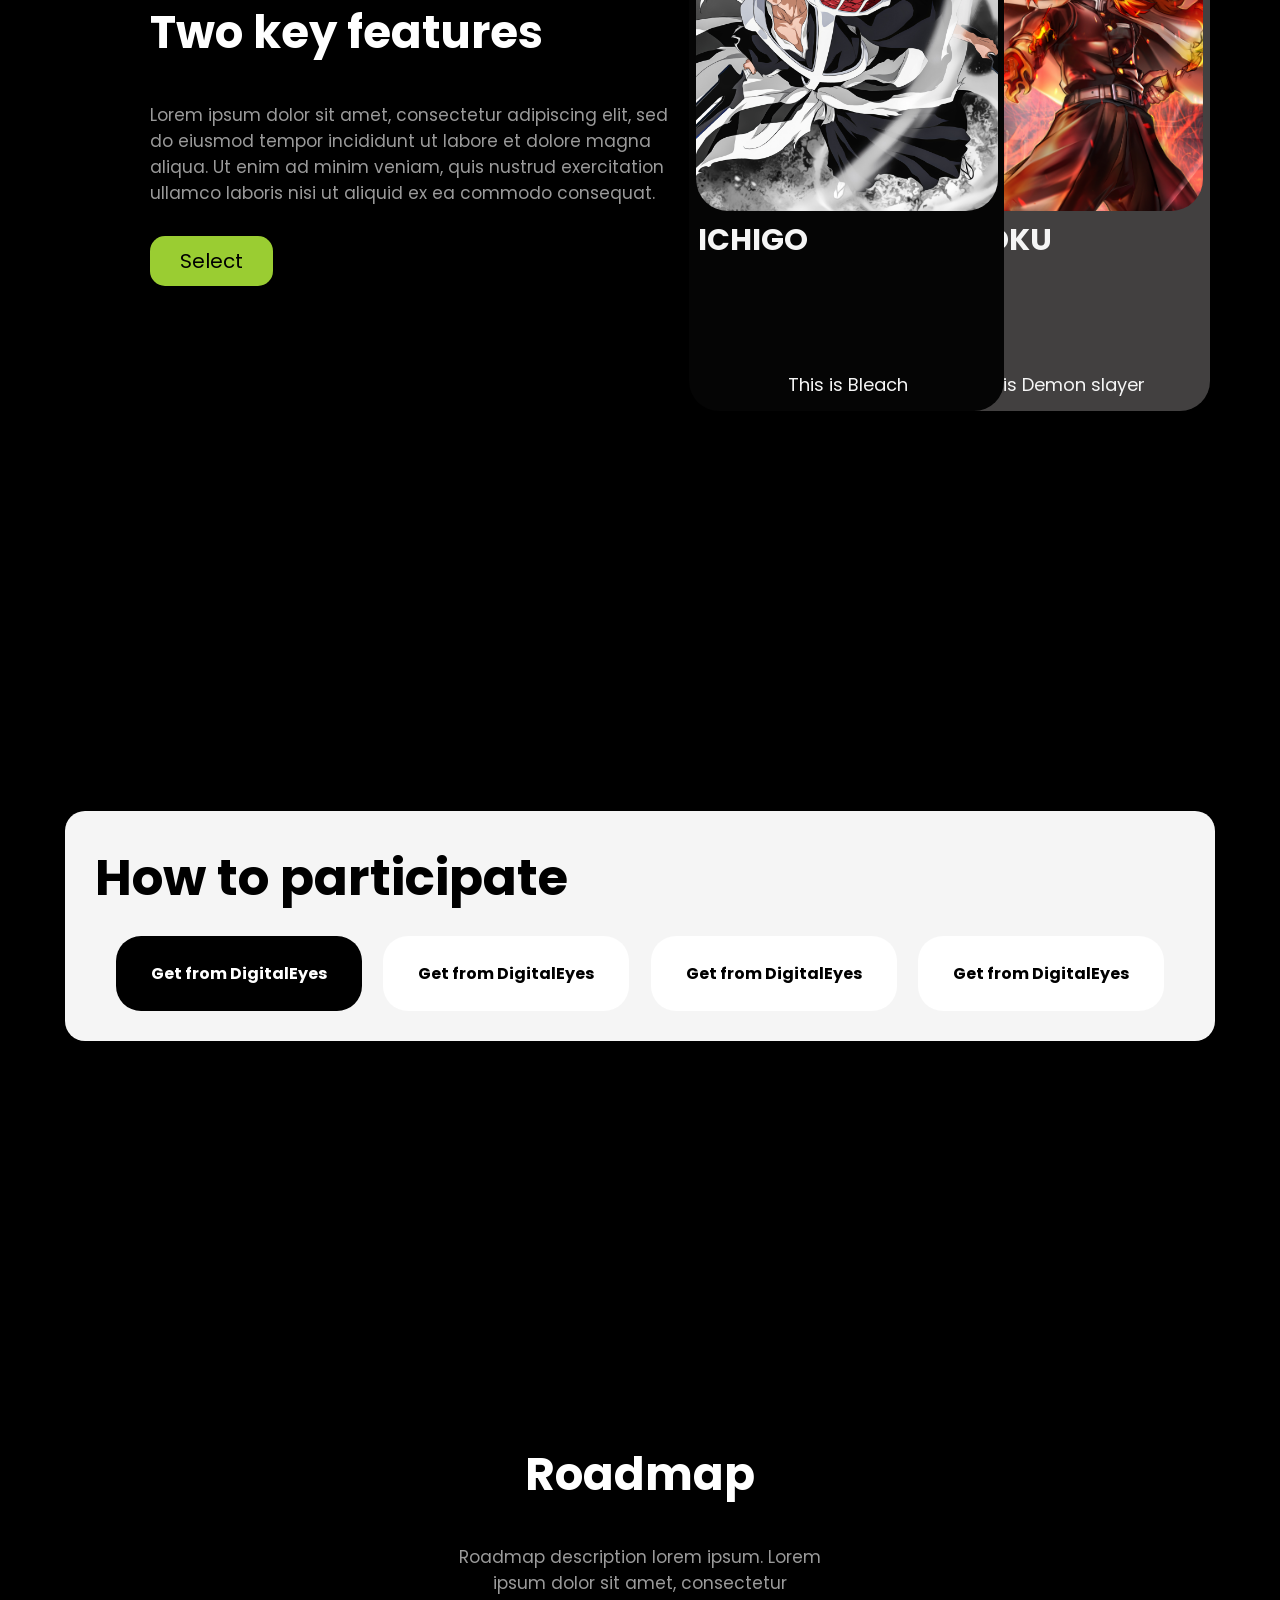
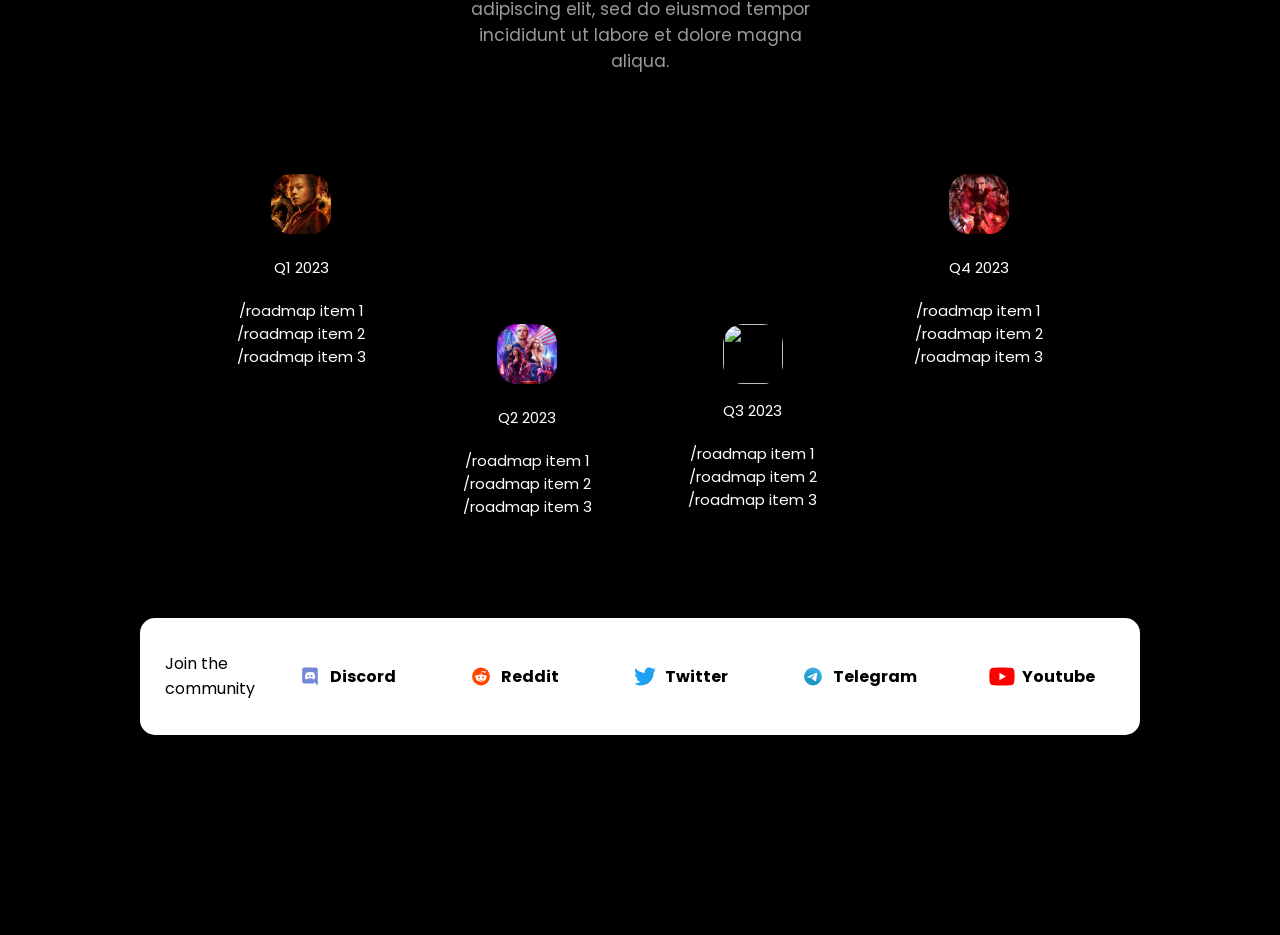
==== commit 64a7c2e6: "updated version" ====
--- a/index.html
+++ b/index.html
@@ -90,7 +90,7 @@
   <div class="flex-box">
 
     <div class="summary-div">
-      <h2>3 Key pointers, side parallel scroll</h2>
+      <h2>3 Key pointers. side parallel scroll</h2>
         <p class="summaryContext">
           Lorem Ipsum Dolor Sit Amet, Consectetur Adipiscing Elit, Sed Do Eiusmod Tempor Incididunt Ut Labore Et
           Dolore Magna Aliqua. Ut Enim Ad Minim Veniam, Quis Nustrud Exercitation Ullamco Laboris Nisi Ut 
--- a/Figma-Design-body.css
+++ b/Figma-Design-body.css
@@ -1,7 +1,7 @@
 .image1{
-  width: 120px;
-  height: 120px;
-  border-radius: 20px;
+  width: 96px;
+  height: 110px;
+  border-radius: 16px;
   object-fit: cover;
   margin-left: 250px;
   display: block;
@@ -27,19 +27,19 @@
 }
 
 .image2{
-  width: 150px;
-  height: 150px;
-  border-radius: 25px;
+  width: 132px;
+  height: 132px;
+  border-radius: 32px;
   object-fit: cover;
   position: absolute;
-  right: 150px;
+  right: 200px;
   top: 150px;
 }
 
 .image3{
-  width: 150px;
-  height: 150px;
-  border-radius: 25px;
+  width: 164px;
+  height: 164px;
+  border-radius: 32px;
   object-fit: cover;
   display: block;
   margin-left: 100px;
@@ -80,8 +80,8 @@
 }
 
 .image4{
-  width: 180px;
-  height: 180px;
+  width: 196px;
+  height: 196px;
   border-radius: 25px;
   object-fit: cover;
   display: block;
@@ -90,9 +90,9 @@
 }
 
 .image5{
-  width: 250px;
-  height: 250px;
-  border-radius: 40px;
+  width: 264px;
+  height: 264px;
+  border-radius: 30px;
   object-fit: cover;
   position: absolute;
   right: 190px;
@@ -119,17 +119,16 @@
 }
 
 .image-grid{
-  display: flex;
-  flex-direction: row;
-  align-items: center;
-  justify-content: space-evenly;
+  display: inline-flex;
+  align-items: flex-start;
   margin-top: 100px;
+  gap: 48px;
 }
 
 .image6{
-  width: 150px;
-  height: 150px;
-  border-radius: 25px;
+  width: 240px;
+  height: 240px;
+  border-radius: 40px;
   object-fit: cover;
 }
 
@@ -140,18 +139,16 @@
 }
 
 .image-grid2{
-  display: flex;
-  flex-direction: row;
-  align-items: center;
-  justify-content: space-evenly;
-  margin-top: 40px;
-  margin-bottom: 100px;
+  display: inline-flex;
+  align-items: flex-start;
+  margin-top: 100px;
+  gap: 48px;
 }
 
 .image7{
-  width: 150px;
-  height: 150px;
-  border-radius: 25px;
+  width: 240px;
+  height: 240px;
+  border-radius: 40px;
   object-fit: cover;
 }
 
@@ -162,8 +159,8 @@
 }
 
 .summaryImage8{
-    width: 270px;
-    height: 400px;
+    width: 322px;
+    height: 512px;
     display: flex;
     flex-direction: column;
     align-items: center;
@@ -174,15 +171,15 @@
     border-radius: 30px;
     padding-top: 10px;
     box-shadow: 0px 80px rgba(280, 280, 280, 0.05);
-    margin-top: 120px;
+    margin-top: 200px;
 }
 
 .image8{
-    width: 250px;
-    height: 250px;
+    width: 302px;
+    height: 302px;
     object-fit: cover;
     margin-bottom: 0px;
-    border-radius: 40px;
+    border-radius: 32px;
 }
 
 
@@ -227,8 +224,8 @@
 }
 
 .summaryImage9{
-  width: 270px;
-  height: 400px;
+  width: 322px;
+  height: 512px;
   display: flex;
   flex-direction: column;
   align-items: center;
@@ -244,11 +241,12 @@
 }
 
 .image9{
-  width: 250px;
-  height: 250px;
+  width: 302px;
+  height: 302px;
   object-fit: cover;
   margin-bottom: 0px;
-  border-radius: 40px;
+  border-radius: 32px;
+  flex-shrink: 0;
 }
 
 .image9-header{
@@ -269,8 +267,8 @@
 }
 
 .summaryImage10{
-  width: 270px;
-  height: 400px;
+  width: 322px;
+  height: 512px;
   display: flex;
   flex-direction: column;
   align-items: center;
@@ -289,11 +287,11 @@
 }
 
 .image10{
-  width: 250px;
-  height: 250px;
+  width: 302px;
+  height: 302px;
   object-fit: cover;
   margin-bottom: 0px;
-  border-radius: 40px;
+  border-radius: 32px;
 }
 
 .image10-header{
--- a/Figma.design-footer.css
+++ b/Figma.design-footer.css
@@ -1,5 +1,5 @@
 .footer{
-  width: 1000px;
+  width: 1150px;
   background-color: whitesmoke;
   margin-right: auto;
   margin-left: auto;
@@ -82,8 +82,8 @@
 }
 
 .image11{
-  width: 120px;
-  height: 120px;
+  width: 60px;
+  height: 60px;
   border-radius: 20px;
   object-fit: cover;
   margin-bottom: 15px;
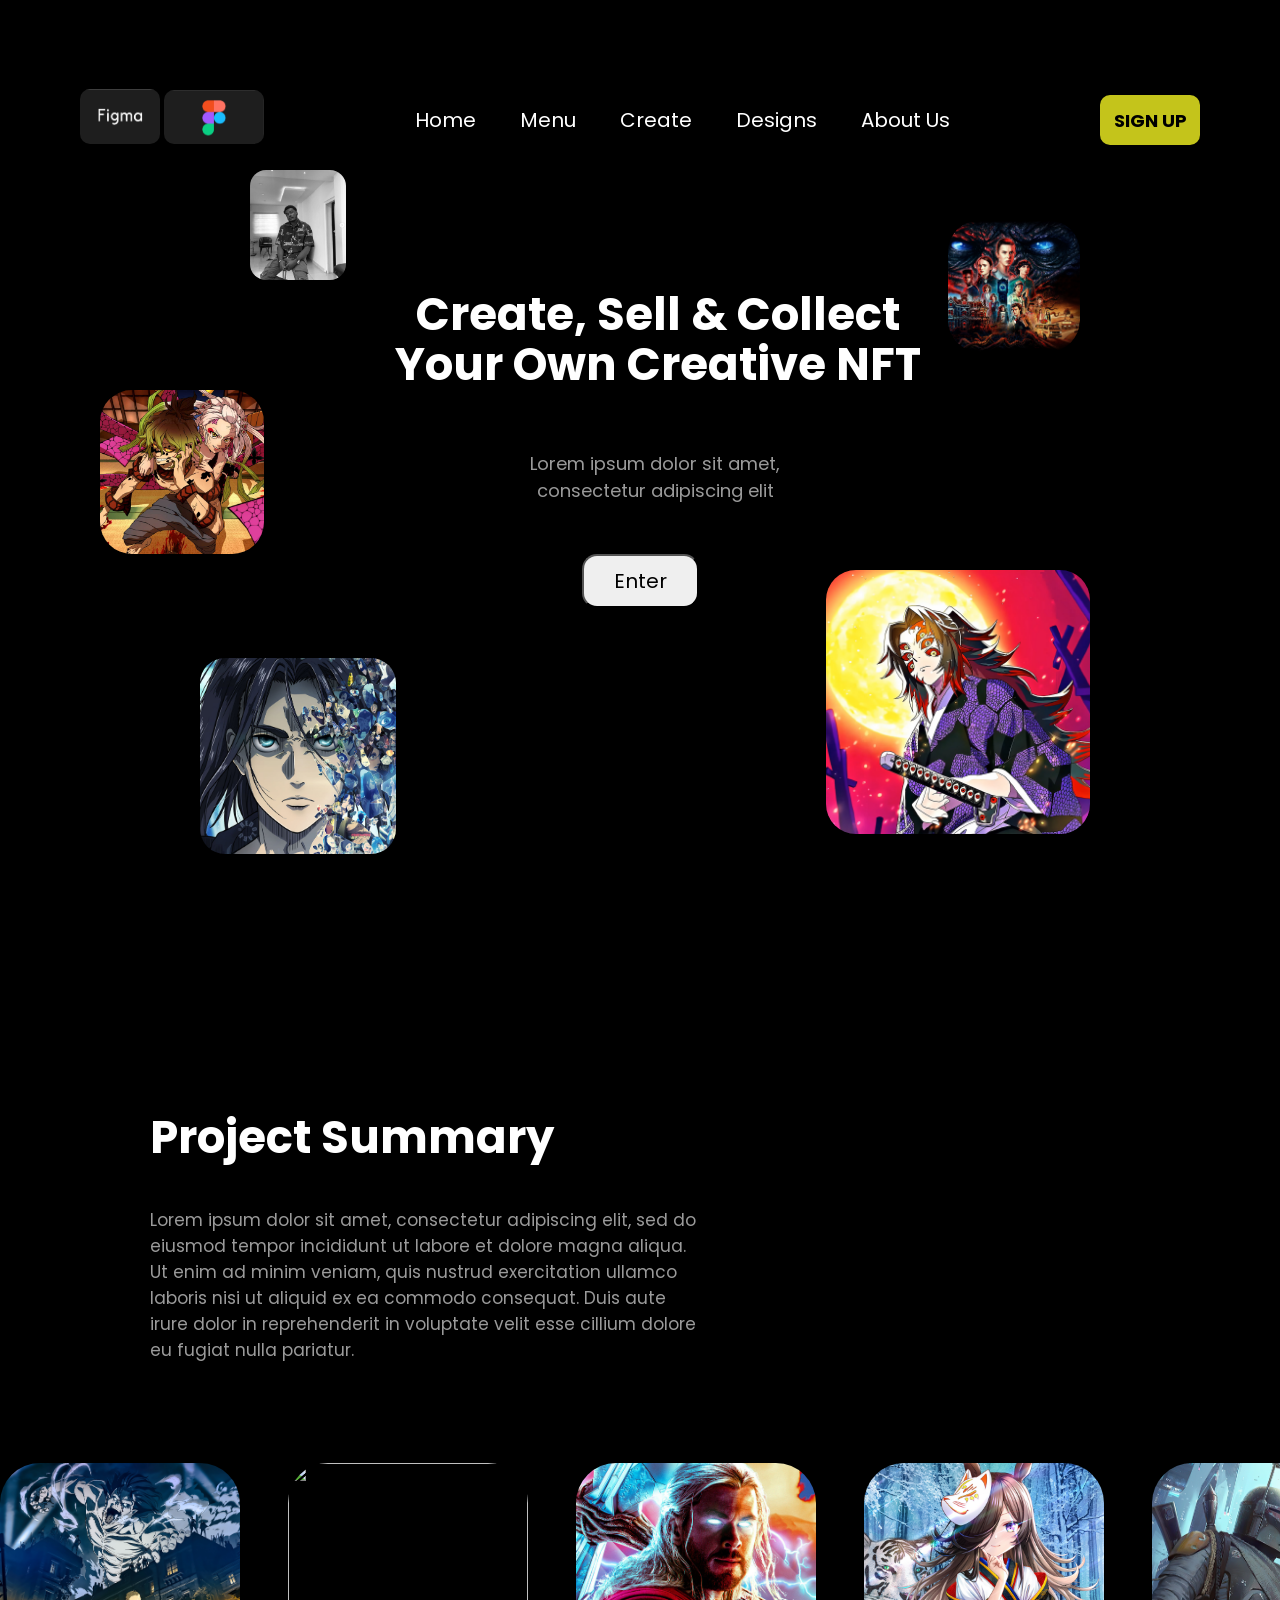
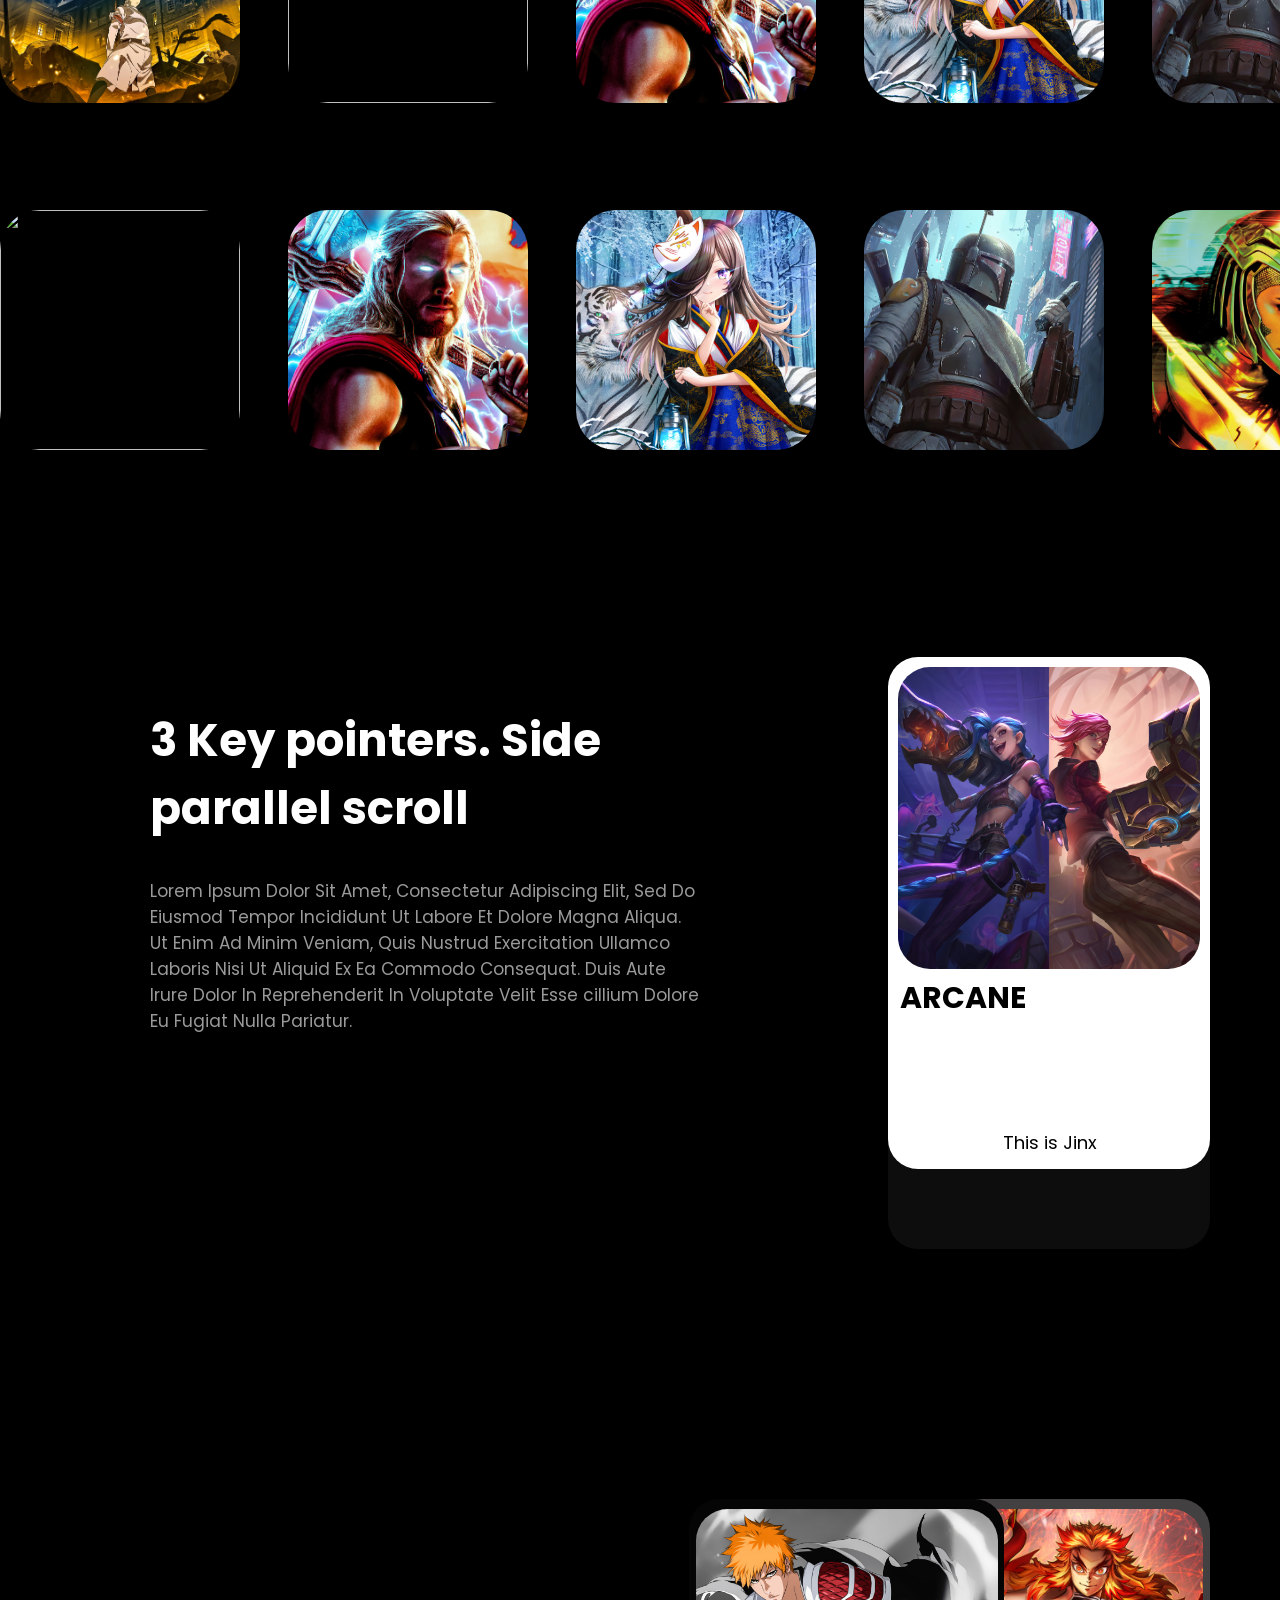
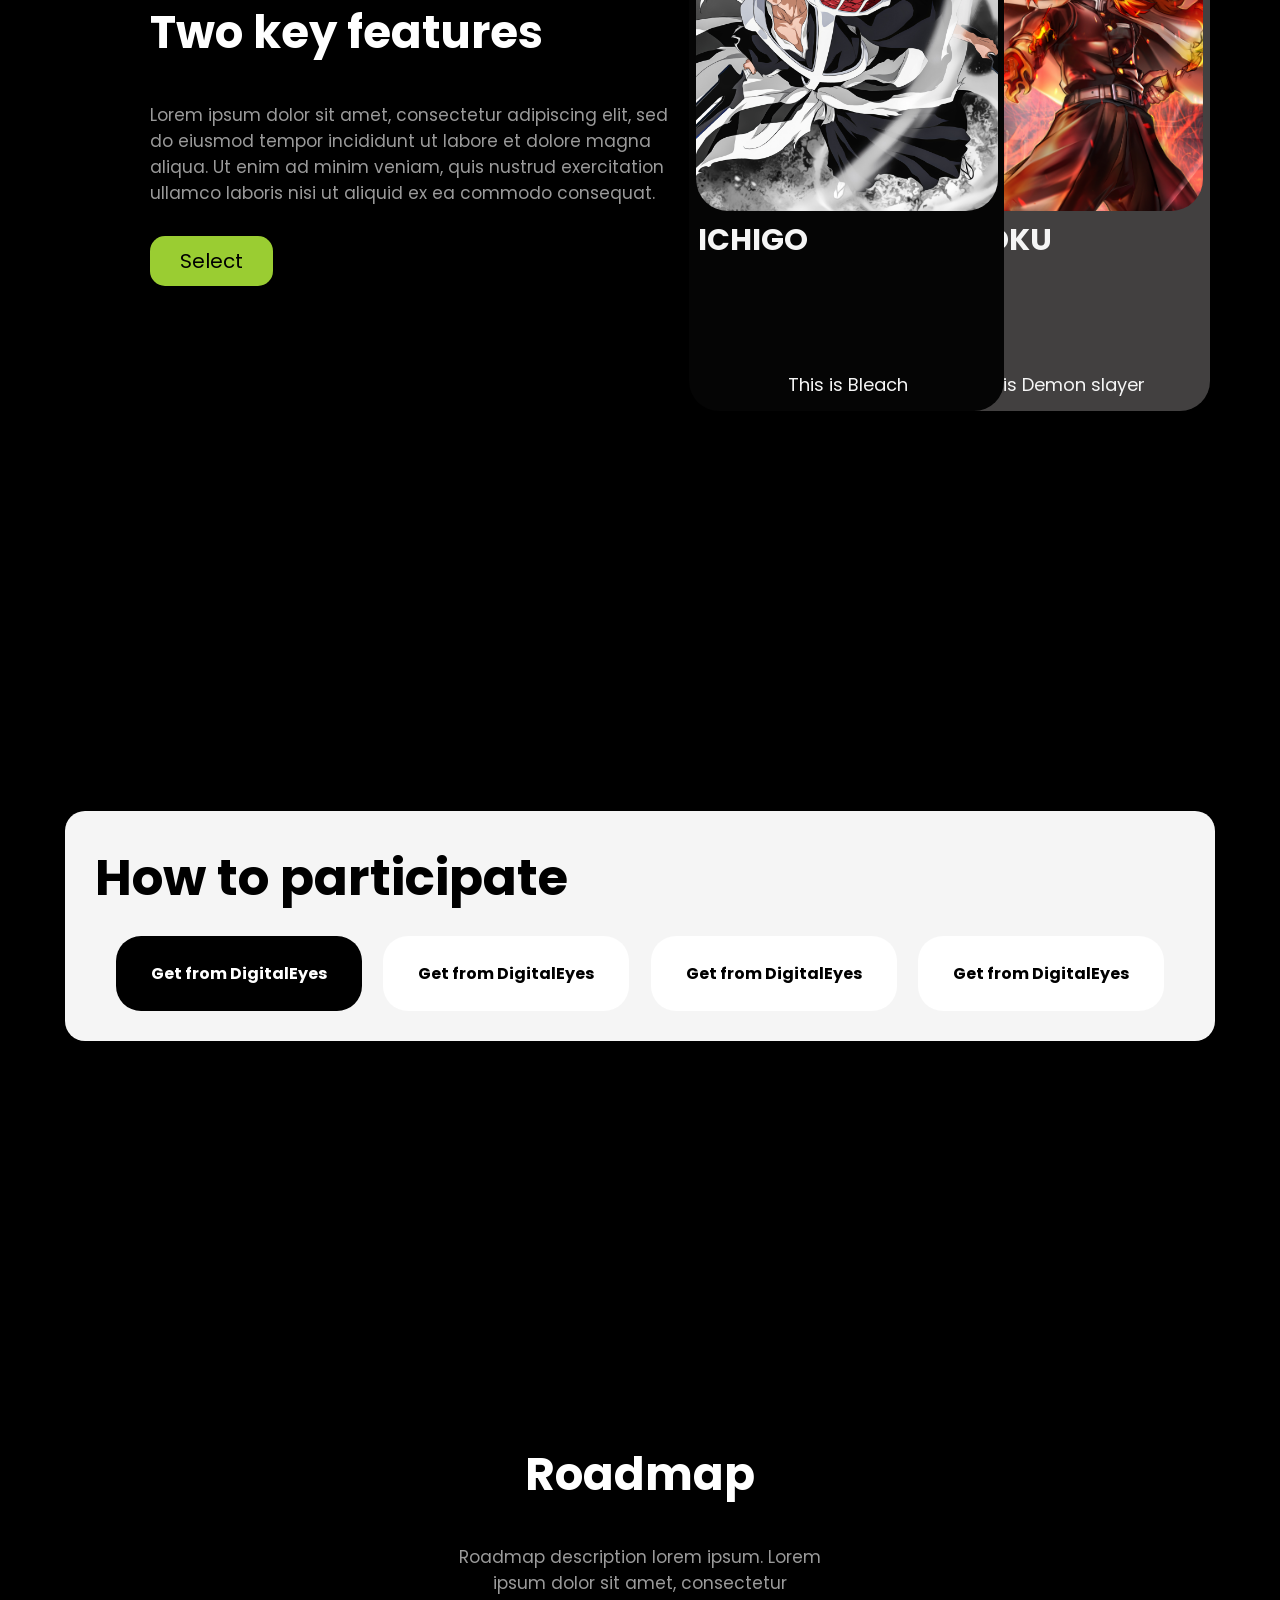
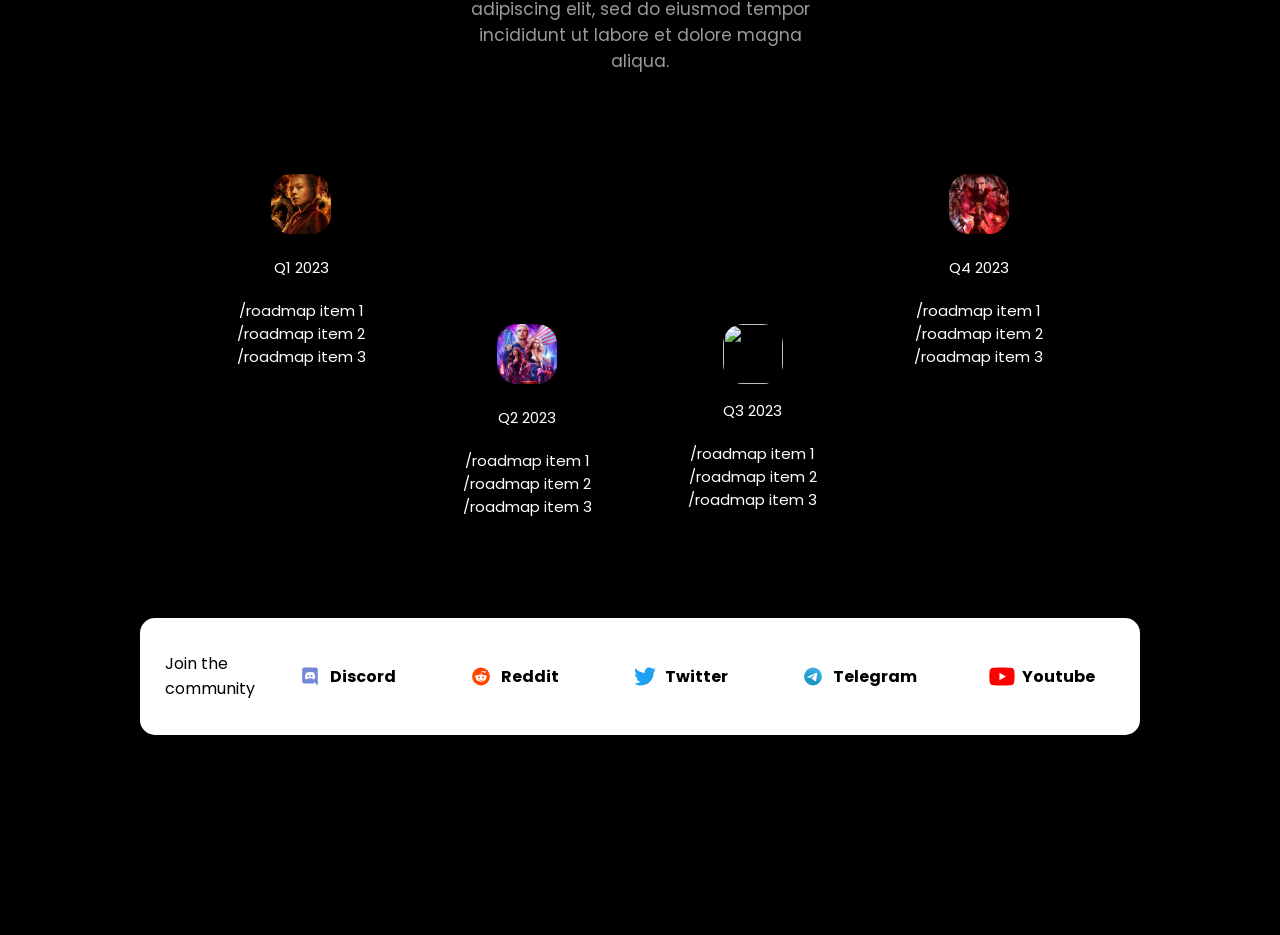
==== commit f0e05fc2: "Update index.html" ====
--- a/index.html
+++ b/index.html
@@ -90,7 +90,7 @@
   <div class="flex-box">
 
     <div class="summary-div">
-      <h2>3 Key pointers. side parallel scroll</h2>
+      <h2>3 Key pointers. Side parallel scroll</h2>
         <p class="summaryContext">
           Lorem Ipsum Dolor Sit Amet, Consectetur Adipiscing Elit, Sed Do Eiusmod Tempor Incididunt Ut Labore Et
           Dolore Magna Aliqua. Ut Enim Ad Minim Veniam, Quis Nustrud Exercitation Ullamco Laboris Nisi Ut 
